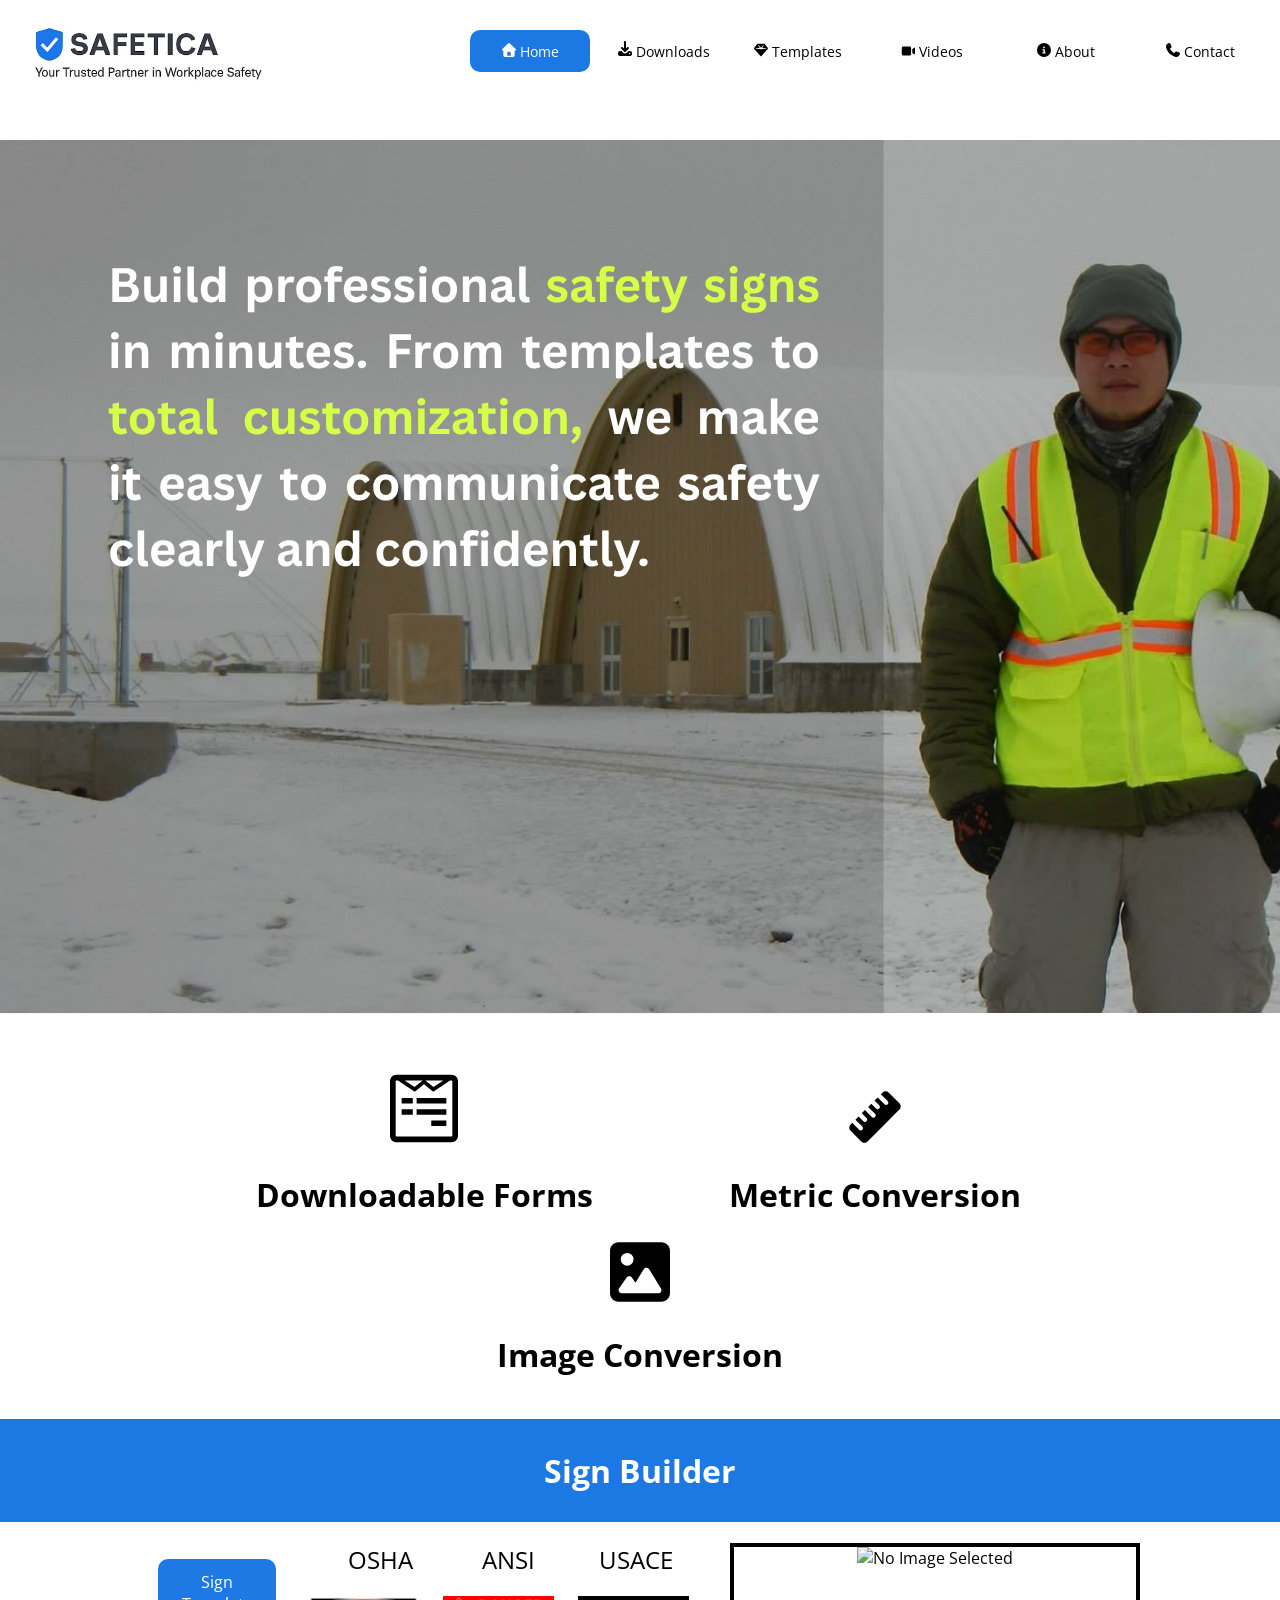
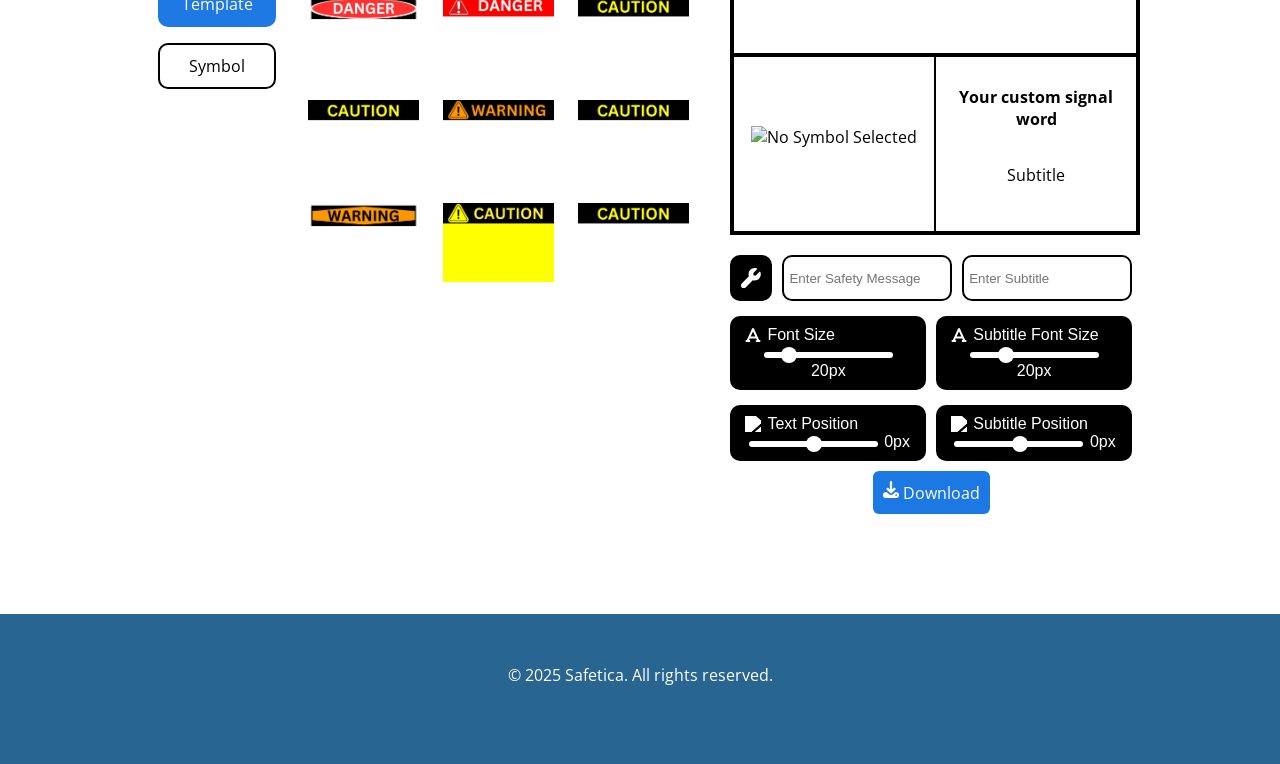
==== index.html @ e64cc91a "Add files via upload" ====
<!DOCTYPE html>
<html lang="en">
<head>
    <meta charset="UTF-8">
    <meta name="viewport" content="width=device-width, initial-scale=1.0">
    <link rel="stylesheet" href="styles.css">
    <script src="index.js"></script>
    <title>Document</title>
</head>
<body>
    <center>
        <div class="navbar">
            <img class="logo" src="assets/logo.png" alt="">
            <div class="navbar_sub">
                <div class="selected">
                    <img src="assets/house-solid.svg" alt="">
                    <a href="index.html">Home</a>
                </div>
                <div class="button_container">
                    <img src="assets/download-solid.svg" alt="">
                    <a href="freedownload.html">Downloads</a>
                </div>
                <div class="button_container">
                    <img src="assets/gem-solid.svg" alt="">
                    <a>Templates</a>
                </div>
                <div class="button_container">
                    <img src="assets/video-solid.svg" alt="">
                    <a>Videos</a>
                </div>
                <div class="button_container">
                    <img src="assets/circle-info-solid.svg" alt="">
                    <a href="about.html" >About</a>
                </div>
                <div class="button_container">
                    <img src="assets/phone-solid.svg" alt="">
                    <a>Contact</a>
                </div>
            </div>
        </div>
        <div class="cover">
            <img src="assets/cover.png" alt="">
            <div class="cover_icons">
                <img src="assets/wpforms-brands-solid.svg" alt="">
                <h1>Downloadable Forms</h1>
            </div>
            <div class="cover_icons">
                <img src="assets/ruler-solid-full.svg" alt="">
                <h1>Metric Conversion</h1>
            </div>
            <div class="cover_icons">
                <img src="assets/image-solid.svg" alt="">
                <h1>Image Conversion</h1>
            </div>
        </div>
        <h1 class="sign_editor_header">Sign Builder</h1>
        <div class="editor">
            <div class="left_column">
                <div class="selector_panel">
                    <div class="left_selector_panel">
                        <p class="selector_button selected" data-category="sign_template">Sign Template</p>
                        <p class="selector_button" data-category="symbol">Symbol</p>
                    </div>
                    <div class="right_selector_panel">
                        <div class="image_panel" data-category="sign_template">
                                <div class="category_row">
                                <p class="selector_header">OSHA</p>
                                <p class="selector_header">ANSI</p>
                                <p class="selector_header">USACE</p>
                            </div>
                            <img class="category_selector" onclick="setPictogram(this)" data-category="osha" src="icons/danger_osha.jfif" alt="">
                            <img class="category_selector" onclick="setPictogram(this)" data-category="ansi_usace" src="icons/danger_ansi.jfif" alt="">
                            <img class="category_selector" onclick="setPictogram(this)" data-category="ansi_usace" src="icons/caution.jfif" alt="">
                            <img class="category_selector" onclick="setPictogram(this)" data-category="osha" src="icons/caution.jfif" alt="">
                            <img class="category_selector" onclick="setPictogram(this)" data-category="ansi_usace" src="icons/warning_ansi.jfif" alt="">
                            <img class="category_selector" onclick="setPictogram(this)" data-category="ansi_usace" src="icons/caution.jfif" alt="">
                            <img class="category_selector" onclick="setPictogram(this)" data-category="osha" src="icons/warning_osha.jfif" alt="">
                            <img class="category_selector" onclick="setPictogram(this)" data-category="ansi_usace" src="icons/caution_ansi.jfif" alt="">
                            <img class="category_selector" onclick="setPictogram(this)" data-category="ansi_usace" src="icons/caution.jfif" alt="">
                        </div>
                        <div class="image_panel" data-category="symbol">
                            <div class="category_row">
                                <p class="selector_header">You can only use symbols on ANSI & USACE Signs</p>
                            </div>
                            <img onclick="setSymbol(this)" src="icons/Symbols/flame and circle.jfif" alt="">
                            <img onclick="setSymbol(this)" src="icons/Symbols/flame.jfif" alt="">    
                            <img onclick="setSymbol(this)" src="icons/Symbols/exploding_bomb.jfif" alt="">
                            <img onclick="setSymbol(this)" src="icons/Symbols/exclamation_mark.jfif" alt="">
                            <img onclick="setSymbol(this)" src="icons/Symbols/environment.jfif" alt="">
                            <img onclick="setSymbol(this)" src="icons/Symbols/corrosion.jfif" alt="">
                            <img onclick="setSymbol(this)" src="icons/Symbols/skull and crossbone.jfif" alt="">
                            <img onclick="setSymbol(this)" src="icons/Symbols/health hazard.jfif" alt="">
                            <img onclick="setSymbol(this)" src="icons/Symbols/gas cylinder.jfif" alt="">
                        </div>
                    </div>
                </div>
            </div>
            <div class="right_column">
                <div id="sign">
                    <img id="editorPictogram" src="" alt="No Image Selected" />
                    <div class="editor_type">
                        <div class="ansi_editor">
                            <div class="symbol_side">
                                <img id="ansi_symbol" src="" alt="No Symbol Selected">
                            </div>
                            
                            <div class="ansi-vertical-line"></div>
                            
                            <div class="text_side">
                                <p class="signTextSubtitle">Subtitle</p>
                                <p class="signText">Your custom signal word</p>
                            </div>
                        </div>
                    </div>
                    <div class="editor_type">
                        <div class="osha_editor">
                            <p class="signText">Your custom signal word</p>
                        </div>
                    </div>
                </div>

                <div style="display: flex; gap: 10px;">
                    <div id="edit_button" onclick="show_editor()">
                        <img src="assets/wrench-solid.svg" alt="">
                    </div>
                    <input type="text" id="inputText" placeholder="Enter Safety Message" />
                    <input type="text" id="inputTextSubtitle" placeholder="Enter Subtitle" />
                </div>
                
                <div class="editor_control">
                    <div style="display: flex; gap: 10px;">
                        <!-- Font Size Control -->
                        <div class="font-size-control">
                            <label for="fontSizeSlider">
                                <img src="assets/font-solid.svg" alt="Font Size Icon" class="icon" />
                                Font Size
                            </label>
                            <input type="range" id="fontSizeSlider" min="12" max="64" value="20" step="1" />
                            <span id="fontSizeValue">20px</span>
                        </div>

                        <!-- Subtitle Font Size Control -->
                        <div class="font-size-control">
                            <label for="subFontSizeSlider">
                                <img src="assets/font-solid.svg" alt="Font Size Icon" class="icon" />
                                Subtitle Font Size
                            </label>
                            <input type="range" id="subFontSizeSlider" min="12" max="44" value="20" step="1" />
                            <span id="subFontSizeValue">20px</span>
                        </div>
                    </div>

                    <div style="display: flex; gap: 10px;">
                        <!-- Text Position Control -->
                        <div class="font-size-control">
                            <label for="textPositionSlider">
                                <img src="assets/arrows-up-down.svg" alt="Text Position Icon" class="icon" />
                                Text Position
                            </label>
                            <input type="range" id="textPositionSlider" min="-140" max="135" value="0" step="1" />
                            <span id="textPositionValue">0px</span>
                        </div>

                        <!--Subtitle Text Position Control -->                    
                        <div class="font-size-control">
                            <label for="subTextPositionSlider">
                                <img src="assets/arrows-up-down.svg" alt="Text Position Icon" class="icon" />
                                Subtitle Position
                            </label>
                            <input type="range" id="subTextPositionSlider" min="-140" max="135" value="0" step="1" />
                            <span id="subTextPositionValue">0px</span>
                        </div>
                    </div>
                </div>

                <div class="download_button">
                    <img class="download_icon" src="assets/download-solid.svg" alt="">
                    <span class="button_text" onclick="downloadSign()">Download</span>
                </div>
            </div>
        </div>

        <div class="footer">
            <p>© 2025 Safetica. All rights reserved.</p>
        </div>
   </center>
</body>
<script src="https://cdnjs.cloudflare.com/ajax/libs/html2canvas/1.4.1/html2canvas.min.js"></script>
<script src="https://cdnjs.cloudflare.com/ajax/libs/jspdf/2.5.1/jspdf.umd.min.js"></script>
<script src="custom.js"></script>

</html>
---- styles.css ----
@font-face {
    font-family: standard;
    src: url(assets/Open_Sans/OpenSans-VariableFont_wdth\,wght.ttf);
}

body {
  background-color: white;
  font-family: standard;
  user-select: none;
  margin: 0px;
  padding: 0px;
}

.cover {
  background-position: center;
  width: 100%;
  margin: 0;
  padding: 0;
}

.cover_icons {
  display: inline-block;
  margin-left: 5%;
  margin-right: 5%;
}

.cover_icons img {
  width: 20%;
}

.navbar {
  background-color: white;
  height: 140px;
}

.logo {
  width: 20%;
  margin-left: 20px;
  margin-top: 20px;
  float: left;
}

.navbar_sub {
  margin-top: 30px;
  float: right;
  margin-right: 10px;
}

.button_container,
.selected {
  display: inline-block;
  margin-right: 10px;
  width: 100px;
  padding: 10px;
  border-radius: 10px;
}

.button_container a,
.selected a {
  text-decoration: none;
  font-size: 14px;
}

.button_container a {
  color: black;
}

.selected a {
  color: white;
}

.button_container img,
.selected img {
  width: 14px;
  filter: invert(1);
  display: inline-block;
}

.selected {
  background-color: #1c78e3;
  color: white;
}

.selected img {
  filter: invert(0);
}

.button_container:hover,
.button_container:hover a {
  background-color: #1c78e3;
  color: white;
}

.button_container:hover img {
  filter: invert(0);
}

.download_icon {
  width: 16px;
}

.download_button {
  width: fit-content;
  align-items: center;
  background-color: #1c78e3;
  color: white;
  padding: 10px;
  border-radius: 6px;
  gap: 4px;
  margin-top: 10px;
}


.download_button:hover .button_text {
  max-width: 100px;
  opacity: 1;
}

.download_button i {
  font-size: 1.2em;
}

.footer {
  margin-top: 100px;
  height: 150px;
  width: 100%;
  background-color: #296591;
}

.footer p {
  padding-top: 50px;
  color: white;
}

.editor {
  display: flex;
  margin-left: auto;
  margin-right: auto;
  width: 80%;
  justify-content: center;
}

.right_column {
  width: 40%;
  margin-right: 20px;
}

.left_column {
  width: 60%;
}

.right_column h1 {
  font-weight: normal;
}

.selector_panel {
  display: flex;
  gap: 10px;
}

.right_selector_panel {
  width: 75%;
}

.left_selector_panel {
  margin-left: 30px;
  width: 20%;
}

.selector_button {
  padding: 10px;
  border: 2px solid black;
  box-sizing: border-box;
  width: 100%;
  margin-bottom: 0px;
  border-radius: 10px;
  transition: background-color 0.3s ease;
  font-size: 100%;
}

.selector_button:hover {
  background-color: #1f79e4;
  color: white;  
  border: 2px solid #1f79e4;
}

.selector_button.selected {
  border: 2px solid #1f79e4;
  background-color: #1f79e4;
  color: white;
}

.image_panel {
  overflow-y: scroll;
  scrollbar-width: none;
}

.category_row {
  font-size: 1.5rem;
  display: flex;
  justify-content: space-between;
  padding: 0 40px;
  gap: 20px;
}

.category_row p {
  flex: 1;
  text-align: center; 
  margin: 0;
}

.image_panel img {
  width: 25%;
  display: inline-block;
  margin-top: 20px;
  margin-right: 20px;
  transition: transform 0.3s ease;
}

.image_panel img:hover {
  transform: scale(1.1); /* Increase size by 10% */
}

.sign_editor_header {
  padding: 30px;
  color: white;
  background-color: #1c78e3;
  font-weight: bold;
}

#inputText {
  border: 2px solid black;
  border-radius: 10px;
  width: 100%;
  height: 32px;
  padding: 5px;
  display: inline-block;
}

#inputTextSubtitle {
  border: 2px solid black;
  border-radius: 10px;
  width: 100%;
  height: 32px;
  padding: 5px;
  display: inline-block;
}

#edit_button,
#add_subtitle {
  display: flex;
  align-items: center; 
  justify-content: center; 
  background-color: black;
  border-radius: 10px;
}

#edit_button img,
#add_subtitle img {
  width: 22px;
  margin: 0;
  padding: 10px;
}

#sign {
  position: relative;
  background-color: white;
  border: 4px solid black;
  align-items: center;
  margin-bottom: 20px;
  aspect-ratio: 420 / 297;
  width: 100%;
  max-width: 1123px;
  overflow: hidden;
  max-width: 740px;
}

#editorPictogram {
  width: 100%;
  object-fit: cover;
}

.osha_editor {
  position: absolute;
  top: 0;
  left: 0;
  width: 100%;
  margin-left: 10px;
  height: 100%;            
  display: flex;
  align-items: center;     
}

.ansi_editor,
.osha_editor {
  display: none;
}

.ansi_editor {
  position: absolute;
  top: 11%;
  width: 100%;
  height: 100%;
  margin-top: 75px;
  display: flex;
  align-items: center;
}

.symbol_side, .text_side {
  width: 50%;
  height: 100%;
  display: flex;
  background-color: white;
  align-items: center;
  justify-content: center;
  box-sizing: border-box;
  padding: 5px;
  overflow: hidden;
  border-top: 4px solid black;
}

.text_side {
  flex-direction: column;
}

.ansi-vertical-line {
  width: 2px;
  height: 100%;
  background-color: black;
  flex-shrink: 0;      
}

#ansi_symbol {
  max-width: 100%;
  max-height: 100%;
  object-fit: contain;
  margin-top: -120px;
}

.signText {
  font-weight: bold;
  white-space: normal;
  word-wrap: break-word;
  overflow-wrap: break-word;
  max-width: 100%;
  text-align: center;
  margin: 0;
  margin-top: -100px;
  margin-left: auto;
  margin-right: auto;
  display: block;
}

.signTextSubtitle {
  white-space: normal;
  word-wrap: break-word;
  overflow-wrap: break-word;
  max-width: 100%;
  text-align: center;
  margin: 0;
  margin-top: -100px;
  margin-left: auto;
  margin-right: auto;
  display: block;
}

.font-size-control {
  background-color: black;
  color: white;
  padding: 10px 15px;
  border-radius: 10px;
  display: none;
  align-items: center;
  gap: 10px;
  font-family: sans-serif;
  display: block;
  margin-top: 15px;
  width: 100%;
}

.font-size-control label {
  display: flex;
  align-items: center;
  gap: 6px;
  color: white;
}

.font-size-control .icon {
  width: 16px;
  height: 16px;
  filter: brightness(0) invert(1);
}

#fontSizeSlider,
#textPositionSlider {
  -webkit-appearance: none;
  appearance: none;
  height: 6px;
  background: white;
  border-radius: 3px;
  outline: none;
  cursor: pointer;
}

#subFontSizeSlider,
#subTextPositionSlider {
  -webkit-appearance: none;
  appearance: none;
  height: 6px;
  background: white;
  border-radius: 3px;
  outline: none;
  cursor: pointer;
}

#fontSizeSlider::-webkit-slider-thumb,
#textPositionSlider::-webkit-slider-thumb {
  -webkit-appearance: none;
  height: 16px;
  width: 16px;
  border-radius: 50%;
  background: white;
  cursor: pointer;
}

#subFontSizeSlider::-webkit-slider-thumb,
#subTextPositionSlider::-webkit-slider-thumb {
  -webkit-appearance: none;
  height: 16px;
  width: 16px;
  border-radius: 50%;
  background: white;
  cursor: pointer;
}

#fontSizeSlider::-moz-range-thumb
#textPositionSlider::-moz-range-thumb {
  height: 16px;
  width: 16px;
  border-radius: 50%;
  background: white;
  cursor: pointer;
}

#subFontSizeSlider::-moz-range-thumb
#subTextPositionSlider::-moz-range-thumb {
  height: 16px;
  width: 16px;
  border-radius: 50%;
  background: white;
  cursor: pointer;
}
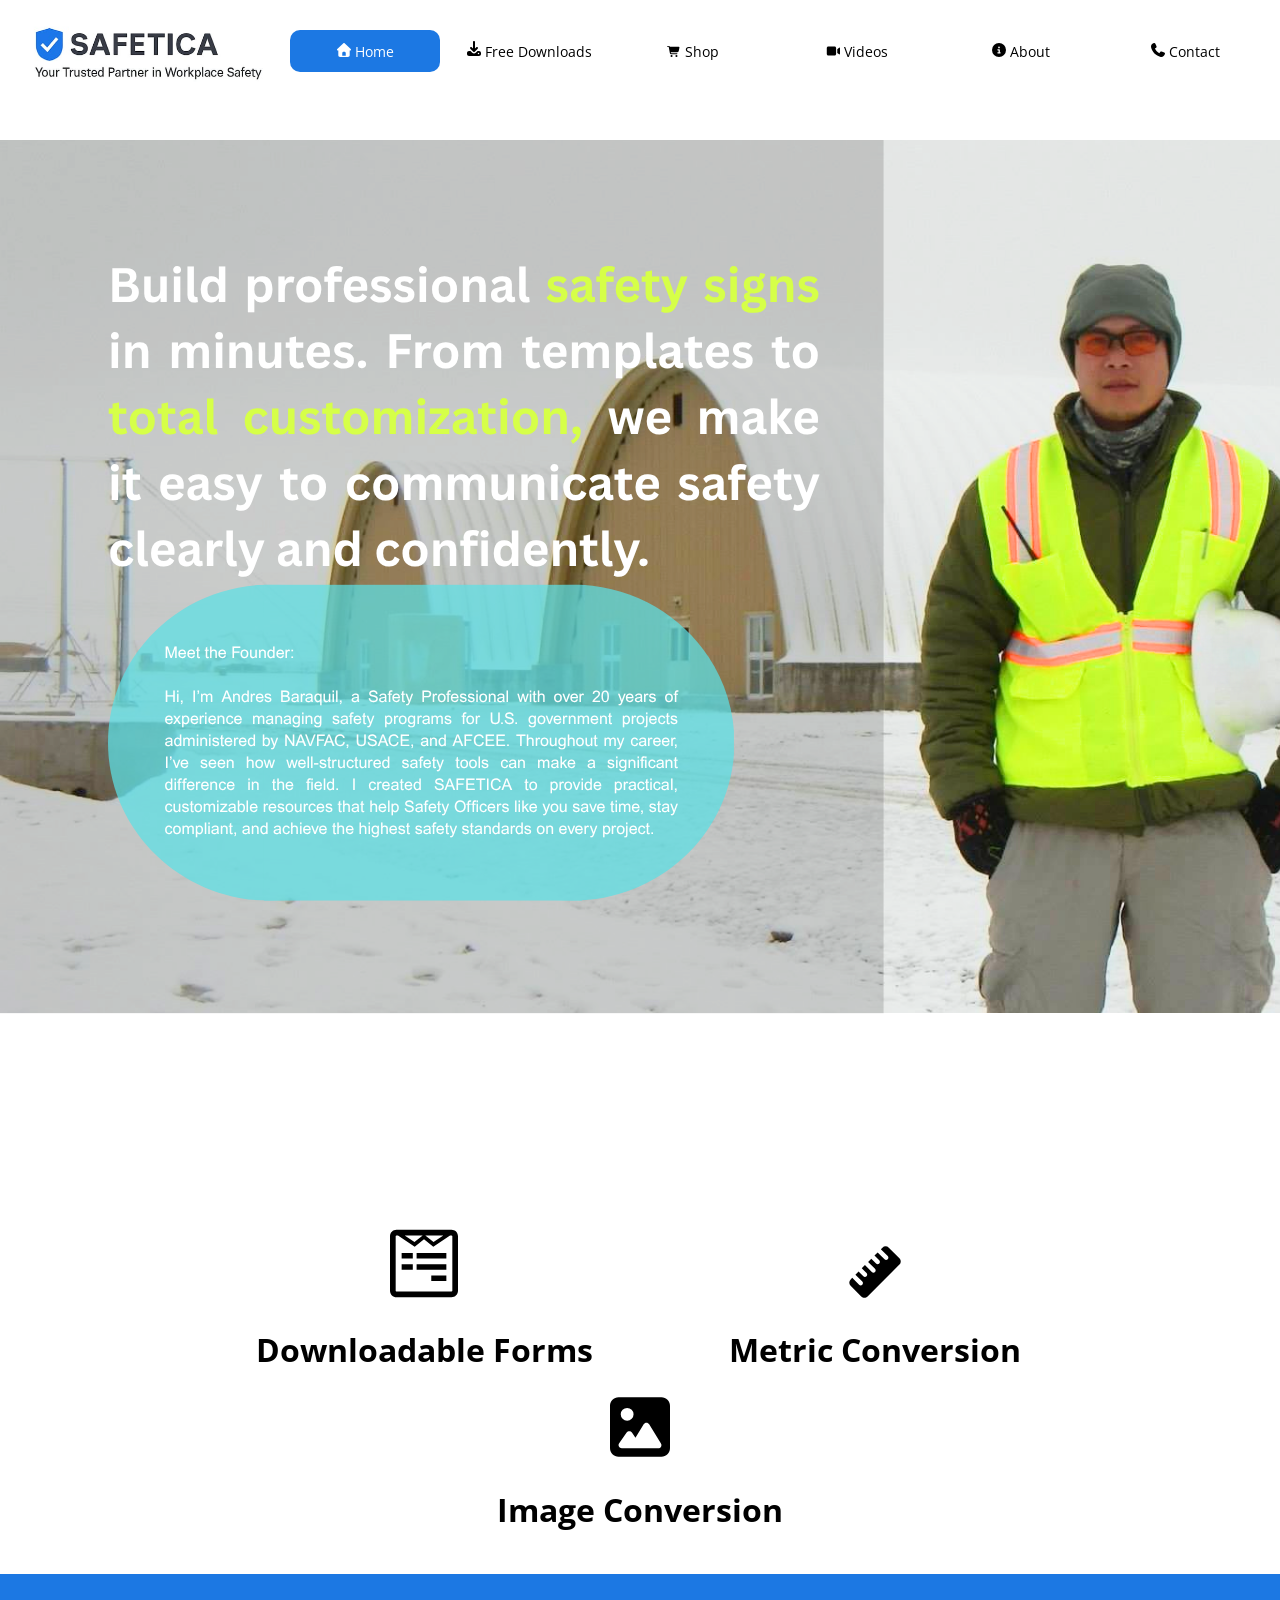
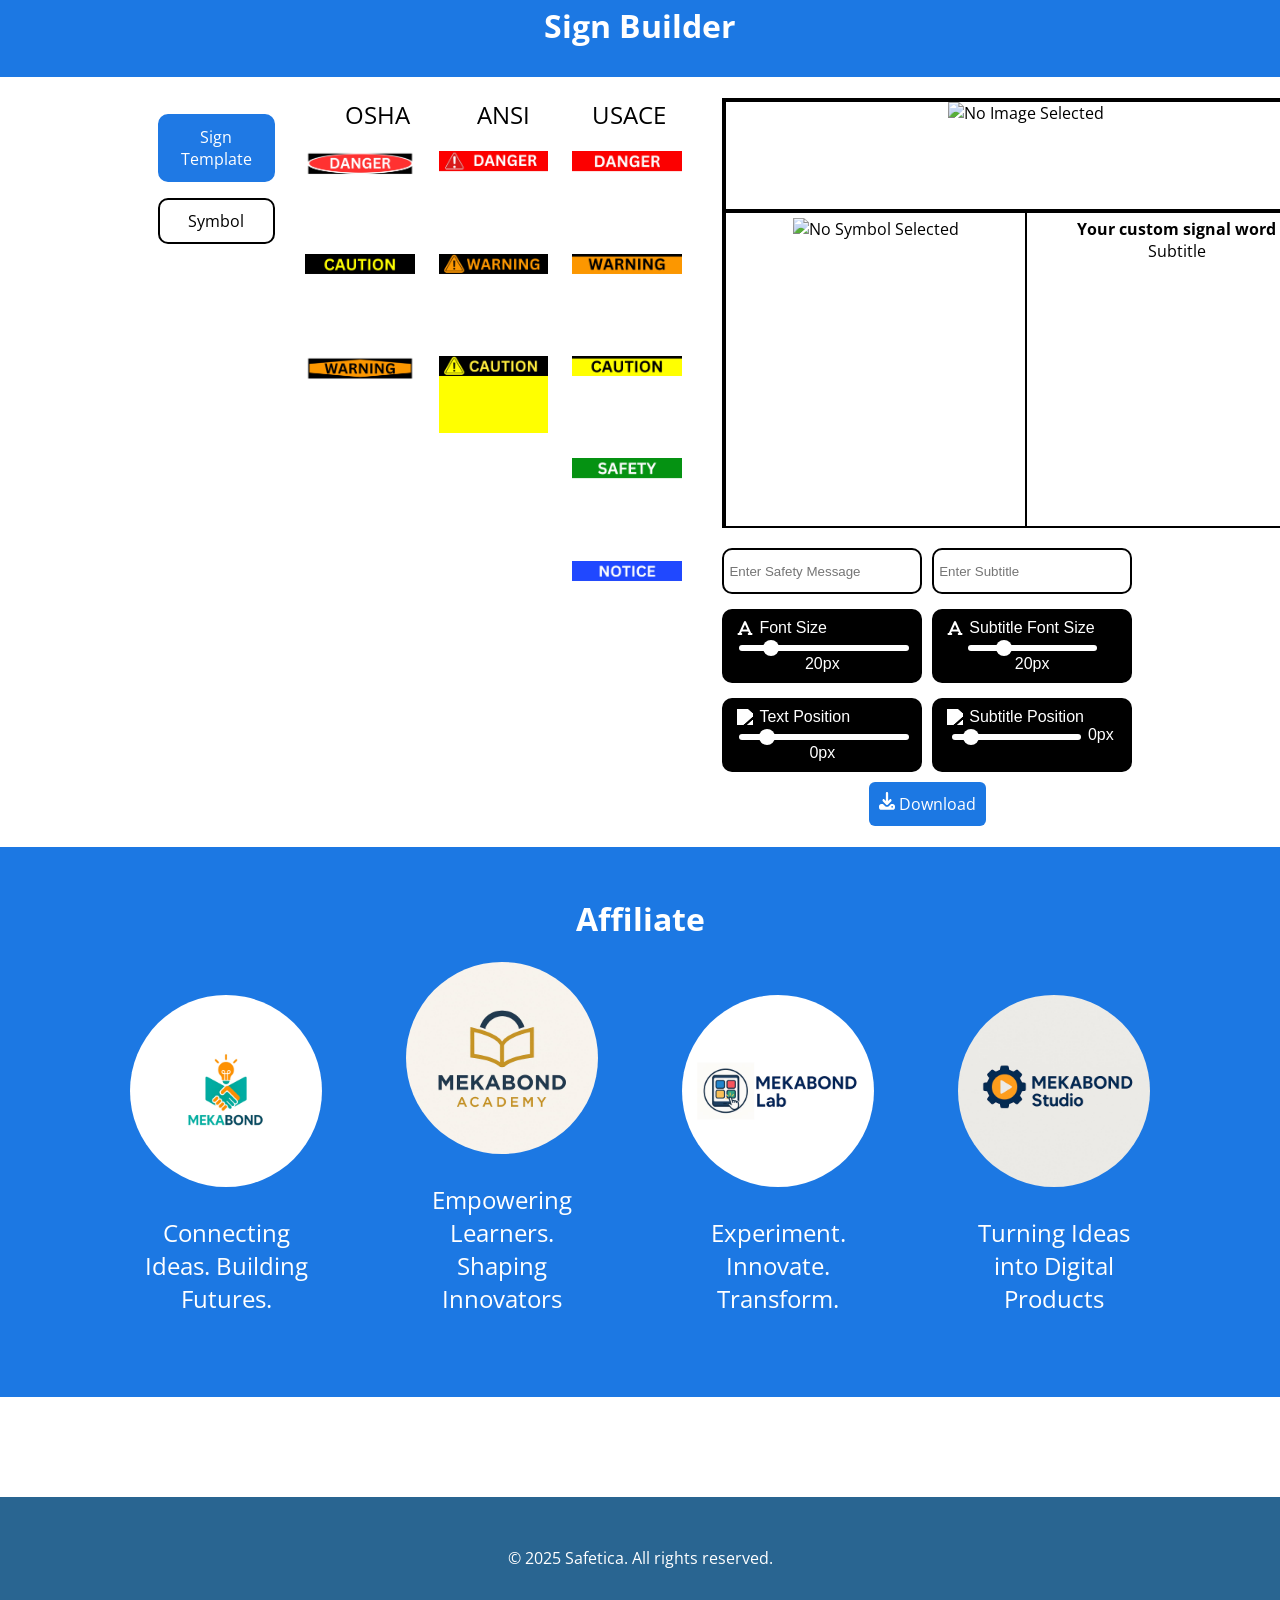
==== commit e74325f4: "Add files via upload" ====
--- a/index.html
+++ b/index.html
@@ -5,7 +5,7 @@
     <meta name="viewport" content="width=device-width, initial-scale=1.0">
     <link rel="stylesheet" href="styles.css">
     <script src="index.js"></script>
-    <title>Document</title>
+    <title>Safetica</title>
 </head>
 <body>
     <center>
@@ -18,11 +18,11 @@
                 </div>
                 <div class="button_container">
                     <img src="assets/download-solid.svg" alt="">
-                    <a href="freedownload.html">Downloads</a>
-                </div>
-                <div class="button_container">
-                    <img src="assets/gem-solid.svg" alt="">
-                    <a>Templates</a>
+                    <a href="freedownload.html">Free Downloads</a>
+                </div>
+                <div class="button_container">
+                    <img src="assets/cart-shopping-solid.svg" alt="">
+                    <a>Shop</a>
                 </div>
                 <div class="button_container">
                     <img src="assets/video-solid.svg" alt="">
@@ -54,6 +54,15 @@
             </div>
         </div>
         <h1 class="sign_editor_header">Sign Builder</h1>
+        </div>
+        
+        <div id="popup_download">
+            <h1>Hello World</h1>
+            <p>Your download has started.</p>
+            <p>💖 Enjoying our work? If you'd like to support us, please consider making a donation.</p>
+            <p>We’d also love your feedback—take a quick survey to help us improve!</p>
+        </div>
+
         <div class="editor">
             <div class="left_column">
                 <div class="selector_panel">
@@ -70,13 +79,19 @@
                             </div>
                             <img class="category_selector" onclick="setPictogram(this)" data-category="osha" src="icons/danger_osha.jfif" alt="">
                             <img class="category_selector" onclick="setPictogram(this)" data-category="ansi_usace" src="icons/danger_ansi.jfif" alt="">
-                            <img class="category_selector" onclick="setPictogram(this)" data-category="ansi_usace" src="icons/caution.jfif" alt="">
+                            <img class="category_selector" onclick="setPictogram(this)" data-category="ansi_usace" src="icons/danger_usace.jfif" alt="">
                             <img class="category_selector" onclick="setPictogram(this)" data-category="osha" src="icons/caution.jfif" alt="">
                             <img class="category_selector" onclick="setPictogram(this)" data-category="ansi_usace" src="icons/warning_ansi.jfif" alt="">
-                            <img class="category_selector" onclick="setPictogram(this)" data-category="ansi_usace" src="icons/caution.jfif" alt="">
+                            <img class="category_selector" onclick="setPictogram(this)" data-category="ansi_usace" src="icons/warning_usace.jfif" alt="">
                             <img class="category_selector" onclick="setPictogram(this)" data-category="osha" src="icons/warning_osha.jfif" alt="">
                             <img class="category_selector" onclick="setPictogram(this)" data-category="ansi_usace" src="icons/caution_ansi.jfif" alt="">
-                            <img class="category_selector" onclick="setPictogram(this)" data-category="ansi_usace" src="icons/caution.jfif" alt="">
+                            <img class="category_selector" onclick="setPictogram(this)" data-category="ansi_usace" src="icons/caution_usace.jfif" alt="">
+                            <img src="" alt="">
+                            <img src="" alt="">
+                            <img class="category_selector" onclick="setPictogram(this)" data-category="osha" src="icons/safety.jfif" alt="">
+                            <img src="" alt="">
+                            <img src="" alt="">
+                            <img class="category_selector" onclick="setPictogram(this)" data-category="osha" src="icons/notice.jfif" alt="">
                         </div>
                         <div class="image_panel" data-category="symbol">
                             <div class="category_row">
@@ -107,22 +122,23 @@
                             <div class="ansi-vertical-line"></div>
                             
                             <div class="text_side">
-                                <p class="signTextSubtitle">Subtitle</p>
                                 <p class="signText">Your custom signal word</p>
+                                <p class="signTextSubtitle">Subtitle</p>    
                             </div>
                         </div>
                     </div>
                     <div class="editor_type">
                         <div class="osha_editor">
-                            <p class="signText">Your custom signal word</p>
+                            <div class="no_display"></div>
+                            <div class="osha_text_side">
+                                <p class="signText">Your custom signal word</p>
+                                <p class="signTextSubtitle">Subtitle</p>
+                            </div>
                         </div>
                     </div>
                 </div>
 
                 <div style="display: flex; gap: 10px;">
-                    <div id="edit_button" onclick="show_editor()">
-                        <img src="assets/wrench-solid.svg" alt="">
-                    </div>
                     <input type="text" id="inputText" placeholder="Enter Safety Message" />
                     <input type="text" id="inputTextSubtitle" placeholder="Enter Subtitle" />
                 </div>
@@ -157,7 +173,7 @@
                                 <img src="assets/arrows-up-down.svg" alt="Text Position Icon" class="icon" />
                                 Text Position
                             </label>
-                            <input type="range" id="textPositionSlider" min="-140" max="135" value="0" step="1" />
+                            <input type="range" id="textPositionSlider" min="-20" max="135" value="0" step="1" />
                             <span id="textPositionValue">0px</span>
                         </div>
 
@@ -167,7 +183,7 @@
                                 <img src="assets/arrows-up-down.svg" alt="Text Position Icon" class="icon" />
                                 Subtitle Position
                             </label>
-                            <input type="range" id="subTextPositionSlider" min="-140" max="135" value="0" step="1" />
+                            <input type="range" id="subTextPositionSlider" min="-20" max="200" value="0" step="1" />
                             <span id="subTextPositionValue">0px</span>
                         </div>
                     </div>
@@ -177,6 +193,26 @@
                     <img class="download_icon" src="assets/download-solid.svg" alt="">
                     <span class="button_text" onclick="downloadSign()">Download</span>
                 </div>
+            </div>
+        </div>
+
+        <div class="affiliate_section">
+            <h1>Affiliate</h1>
+            <div class="affiliate_icons">
+                <img src="affiliate/mekabond.jfif" alt="">
+                <p>Connecting Ideas. Building Futures.</p>  
+            </div>
+            <div class="affiliate_icons">
+                <img src="affiliate/mekabond_academy.jfif" alt="">    
+                <p>Empowering Learners. Shaping Innovators</p>
+            </div>
+            <div class="affiliate_icons">
+                <img src="affiliate/mekabond_lab.jfif" alt="">    
+                <p>Experiment. Innovate. Transform.</p>
+            </div>
+            <div class="affiliate_icons">
+                <img src="affiliate/mekabond_studio.jfif" alt="">    
+                <p>Turning Ideas into Digital Products</p>
             </div>
         </div>
 
--- a/styles.css
+++ b/styles.css
@@ -9,6 +9,7 @@
   user-select: none;
   margin: 0px;
   padding: 0px;
+  width: 100%;
 }
 
 .cover {
@@ -50,7 +51,7 @@
 .selected {
   display: inline-block;
   margin-right: 10px;
-  width: 100px;
+  width: 130px;
   padding: 10px;
   border-radius: 10px;
 }
@@ -234,7 +235,7 @@
   width: 100%;
   height: 32px;
   padding: 5px;
-  display: inline-block;
+  display:inline-block
 }
 
 #inputTextSubtitle {
@@ -243,7 +244,7 @@
   width: 100%;
   height: 32px;
   padding: 5px;
-  display: inline-block;
+  display:inline-block;
 }
 
 #edit_button,
@@ -265,11 +266,14 @@
 #sign {
   position: relative;
   background-color: white;
-  border: 4px solid black;
+  border-left: 4px solid black;
+  border-right: 4px solid black;
+  border-bottom: 2px solid black;
+  border-top: 4px solid black;
   align-items: center;
   margin-bottom: 20px;
   aspect-ratio: 420 / 297;
-  width: 100%;
+  width: 600px;
   max-width: 1123px;
   overflow: hidden;
   max-width: 740px;
@@ -282,13 +286,18 @@
 
 .osha_editor {
   position: absolute;
-  top: 0;
-  left: 0;
-  width: 100%;
-  margin-left: 10px;
-  height: 100%;            
-  display: flex;
-  align-items: center;     
+  top: 11%;
+  width: 100%;
+  height: 100%;
+  display: flex;
+  margin-top: 75px;
+  align-items: center;
+  justify-content: center;
+}
+
+.osha_text_side {
+  width: 90%;
+  height: 354px;
 }
 
 .ansi_editor,
@@ -306,11 +315,10 @@
   align-items: center;
 }
 
-.symbol_side, .text_side {
+.symbol_side,
+.text_side {
   width: 50%;
-  height: 100%;
-  display: flex;
-  background-color: white;
+  height: 454px;
   align-items: center;
   justify-content: center;
   box-sizing: border-box;
@@ -325,7 +333,7 @@
 
 .ansi-vertical-line {
   width: 2px;
-  height: 100%;
+  height: 454px;
   background-color: black;
   flex-shrink: 0;      
 }
@@ -334,7 +342,6 @@
   max-width: 100%;
   max-height: 100%;
   object-fit: contain;
-  margin-top: -120px;
 }
 
 .signText {
@@ -345,7 +352,6 @@
   max-width: 100%;
   text-align: center;
   margin: 0;
-  margin-top: -100px;
   margin-left: auto;
   margin-right: auto;
   display: block;
@@ -358,7 +364,6 @@
   max-width: 100%;
   text-align: center;
   margin: 0;
-  margin-top: -100px;
   margin-left: auto;
   margin-right: auto;
   display: block;
@@ -400,6 +405,7 @@
   border-radius: 3px;
   outline: none;
   cursor: pointer;
+  width: 100%;
 }
 
 #subFontSizeSlider,
@@ -450,3 +456,49 @@
   background: white;
   cursor: pointer;
 }
+
+.affiliate_section {
+  height: 550px;
+  width: 100%;
+  background-color: #1c78e3;
+}
+
+.affiliate_section h1 {
+  color: white;
+  padding-top: 50px;
+}
+
+.affiliate_icons {
+  display: inline-block;
+  margin-right: 40px;
+  margin-left: 40px;
+  padding: 0;
+  width: 15%;
+}
+
+.affiliate_icons p {
+  color: white;
+  font-size: 1.5rem;
+}
+
+.affiliate_section img {
+  border-radius: 50%;
+  width: 100%;
+}
+
+#popup_download {
+  width: 40%;
+  height: 40%;
+  background-color: #1c78e3;
+  border-radius: 10px;
+  z-index: 1000;
+  position: fixed;
+  display: none;
+  top: 35%;
+  left: 30%;
+  color: white;
+}
+
+.about_content img {
+  width: 90%;
+}
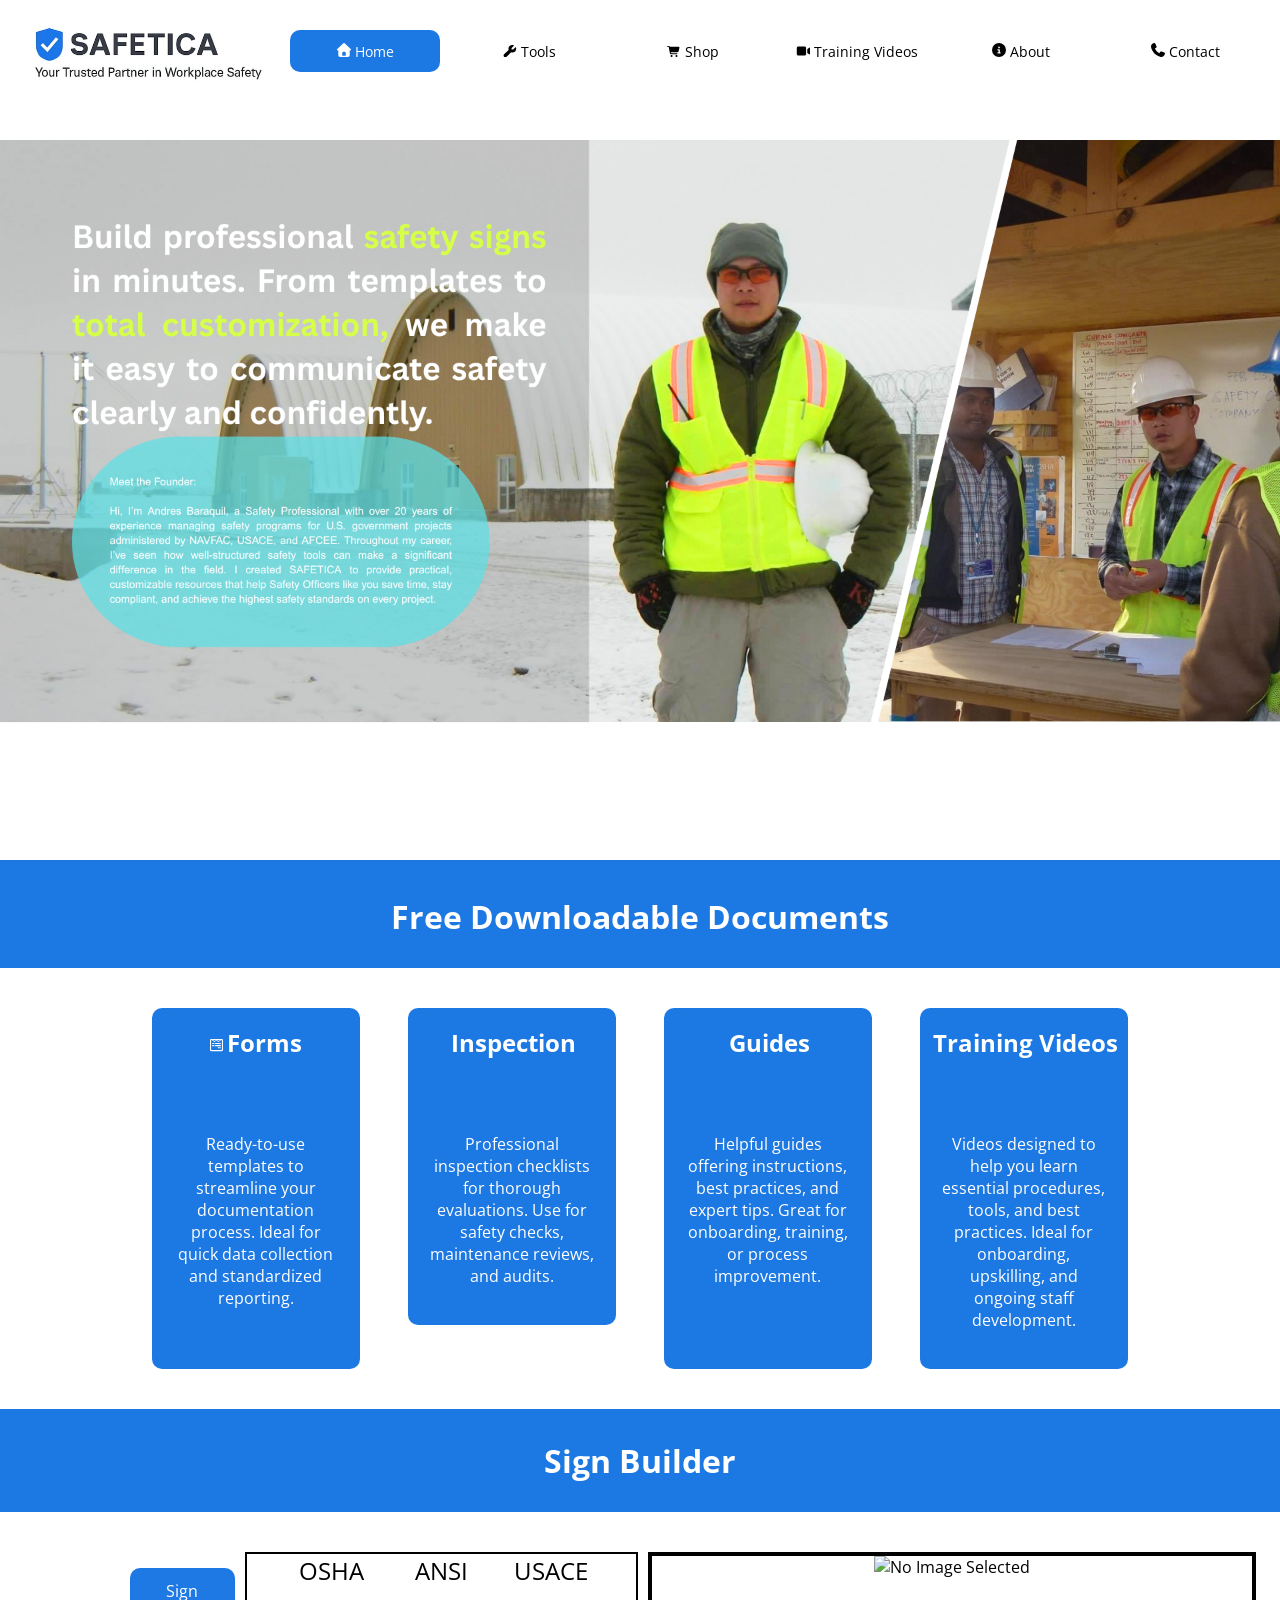
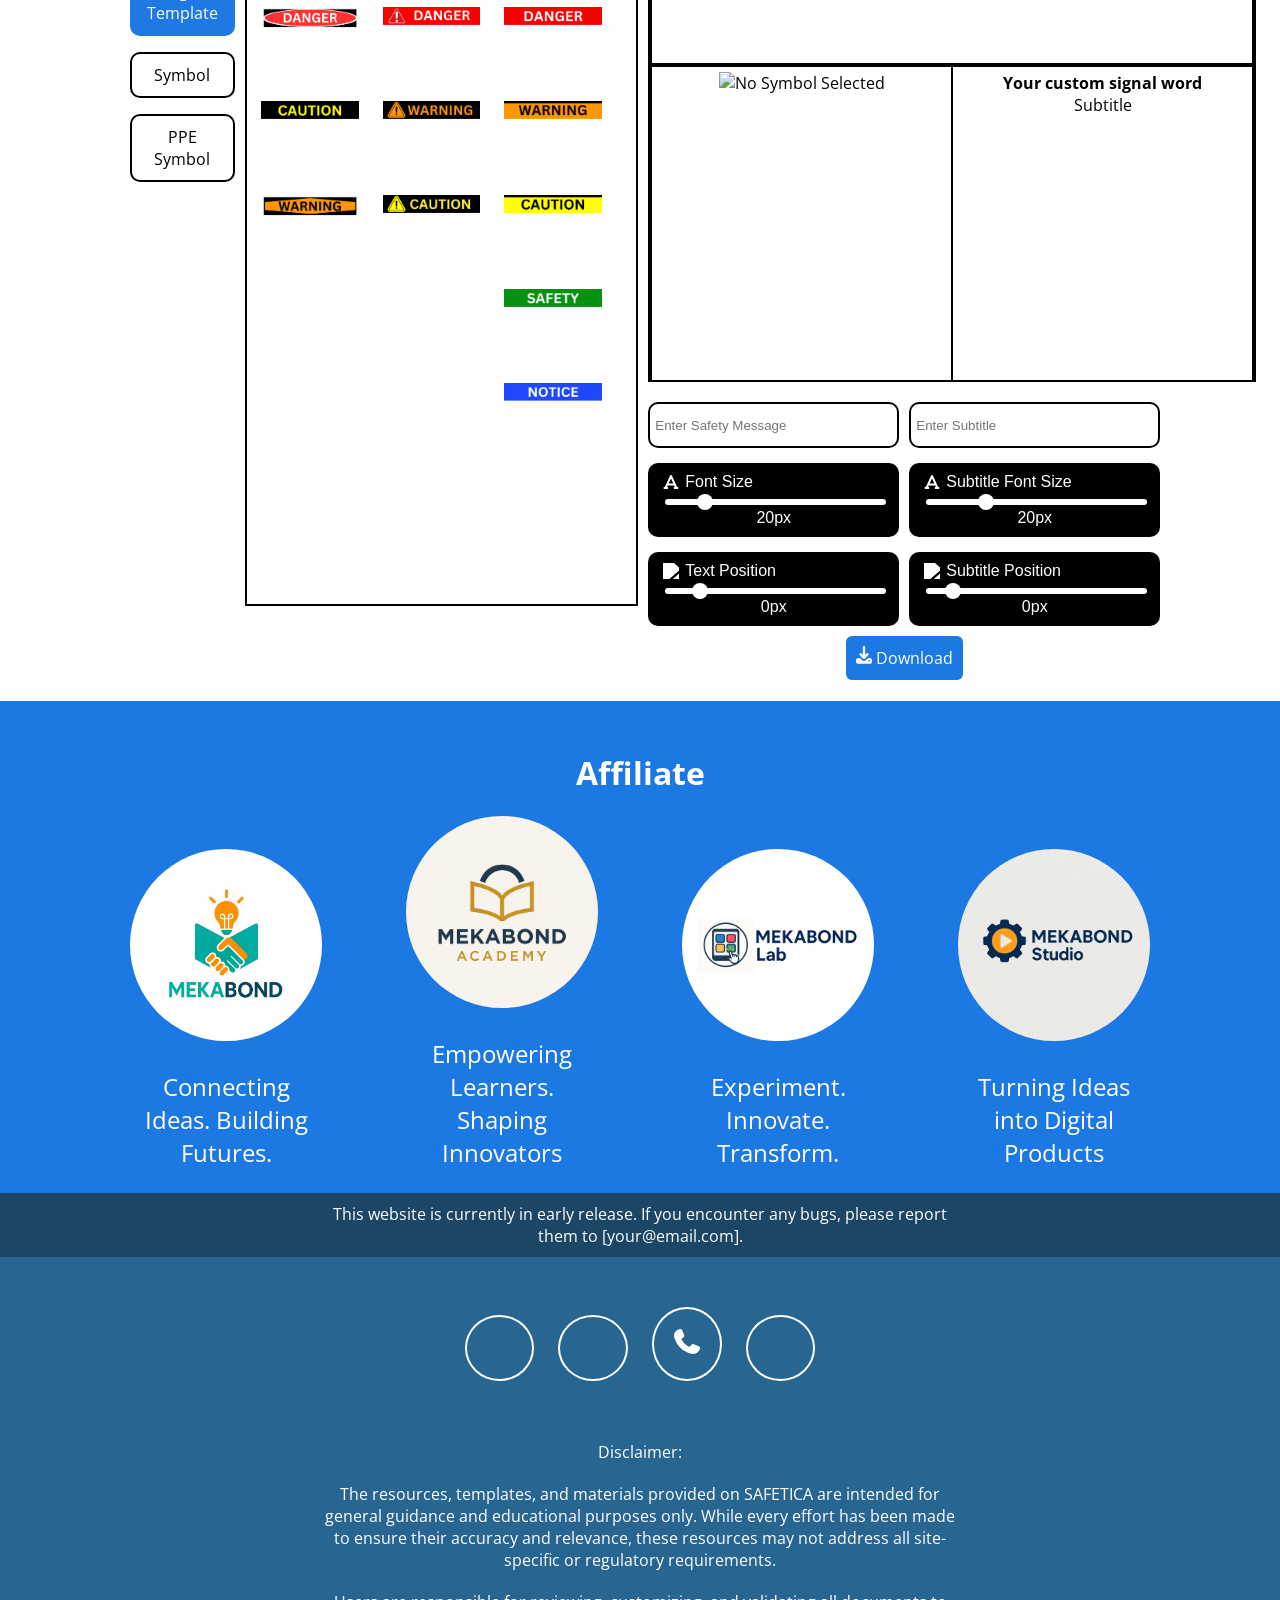
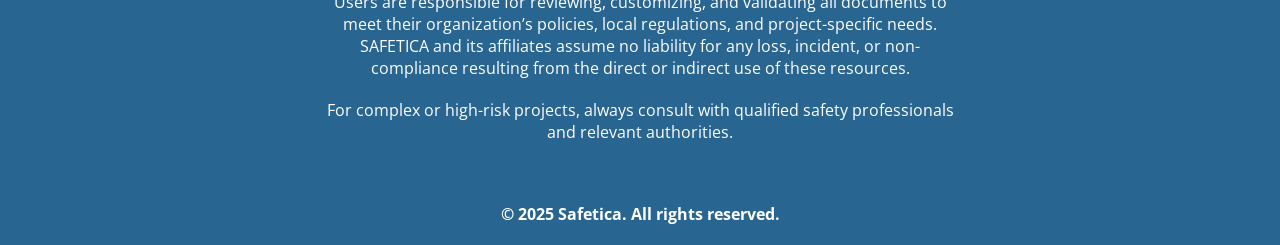
==== commit 4604a34d: "Add files via upload update site" ====
--- a/index.html
+++ b/index.html
@@ -4,6 +4,7 @@
     <meta charset="UTF-8">
     <meta name="viewport" content="width=device-width, initial-scale=1.0">
     <link rel="stylesheet" href="styles.css">
+    <link rel="stylesheet" href="downloads.css">
     <script src="index.js"></script>
     <title>Safetica</title>
 </head>
@@ -17,8 +18,8 @@
                     <a href="index.html">Home</a>
                 </div>
                 <div class="button_container">
-                    <img src="assets/download-solid.svg" alt="">
-                    <a href="freedownload.html">Free Downloads</a>
+                    <img src="assets/wrench-solid.svg" alt="">
+                    <a href="freedownload.html">Tools</a>
                 </div>
                 <div class="button_container">
                     <img src="assets/cart-shopping-solid.svg" alt="">
@@ -26,7 +27,7 @@
                 </div>
                 <div class="button_container">
                     <img src="assets/video-solid.svg" alt="">
-                    <a>Videos</a>
+                    <a>Training Videos</a>
                 </div>
                 <div class="button_container">
                     <img src="assets/circle-info-solid.svg" alt="">
@@ -40,35 +41,69 @@
         </div>
         <div class="cover">
             <img src="assets/cover.png" alt="">
-            <div class="cover_icons">
-                <img src="assets/wpforms-brands-solid.svg" alt="">
-                <h1>Downloadable Forms</h1>
-            </div>
-            <div class="cover_icons">
-                <img src="assets/ruler-solid-full.svg" alt="">
-                <h1>Metric Conversion</h1>
-            </div>
-            <div class="cover_icons">
-                <img src="assets/image-solid.svg" alt="">
-                <h1>Image Conversion</h1>
-            </div>
-        </div>
+        </div>
+        <h1 class="sign_editor_header">Free Downloadable Documents</h1>
+        </div>
+        <div class="main_downloads_cover">
+            <div class="main_downloads_content">
+                <div class="downloadables_cards">
+                    <img class="downloadable_icons" src="assets/wpforms-brands-solid.svg" alt="">
+                    <h1>Forms</h1>
+                    <div class="card_cover">
+                        <img src="assets/construction worker holding a clipboard.jpg" alt="">
+                    </div>
+                    <p>Ready-to-use templates to streamline your documentation process. Ideal for quick data collection and standardized reporting.</p>
+                </div>
+                <a href="inspections.html">
+                    <div class="downloadables_cards">
+                        <img class="downloadable_icons" src="assets/magnifying-glass-solid-full.svg" alt="">
+                        <h1>Inspection</h1>
+                        <div class="card_cover">
+                            <img src="assets/safety officer doing inspection of a construction site (1).jpg" alt="">
+                        </div>
+                        <p>Professional inspection checklists for thorough evaluations. Use for safety checks, maintenance reviews, and audits.</p>
+                    </div>
+                </a>
+                <div class="downloadables_cards">
+                    <img class="downloadable_icons" src="assets/book-solid.svg" alt="">
+                    <h1>Guides</h1>
+                    <div class="card_cover">
+                        <img src="assets/guide_card.png" alt="">
+                    </div>
+                    <p>Helpful guides offering instructions, best practices, and expert tips. Great for onboarding, training, or process improvement.</p>
+                </div>
+                <div class="downloadables_cards">
+                    <img class="downloadable_icons" src="assets/black-video-solid.svg" alt="">
+                    <h1>Training Videos</h1>
+                    <div class="card_cover">
+                        <img src="assets/hazardcard.gif" alt="">
+                    </div>
+                    <p>Videos designed to help you learn essential procedures, tools, and best practices. Ideal for onboarding, upskilling, and ongoing staff development.</p>
+                </div>
+            </div>
+        </div>
+
         <h1 class="sign_editor_header">Sign Builder</h1>
-        </div>
         
         <div id="popup_download">
-            <h1>Hello World</h1>
-            <p>Your download has started.</p>
-            <p>💖 Enjoying our work? If you'd like to support us, please consider making a donation.</p>
-            <p>We’d also love your feedback—take a quick survey to help us improve!</p>
-        </div>
-
+            <h1 class="popup_header">Your download has started.</h1>
+            <p class="popup_paragraph">Thank you for choosing us! 💖💖</p>
+            <p>We’re actively working on improving our website to serve you better.
+                If you have any feedback or suggestions, feel free to message us — we’d love to hear from you!</p>
+            <p>Would you like to support our work? Donations are welcome and greatly appreciated.</p>
+            <p class="popup_buttons">Survey</p>
+            <p class="popup_buttons">Donate</p>
+            <p class="popup_buttons" onclick="close_popup()">Close</p>
+        </div>
+        
         <div class="editor">
+            <div class="editor_spacers"></div>
             <div class="left_column">
                 <div class="selector_panel">
                     <div class="left_selector_panel">
                         <p class="selector_button selected" data-category="sign_template">Sign Template</p>
                         <p class="selector_button" data-category="symbol">Symbol</p>
+                        <p class="selector_button" data-category="PPE_symbol">PPE Symbol</p>
                     </div>
                     <div class="right_selector_panel">
                         <div class="image_panel" data-category="sign_template">
@@ -94,9 +129,6 @@
                             <img class="category_selector" onclick="setPictogram(this)" data-category="osha" src="icons/notice.jfif" alt="">
                         </div>
                         <div class="image_panel" data-category="symbol">
-                            <div class="category_row">
-                                <p class="selector_header">You can only use symbols on ANSI & USACE Signs</p>
-                            </div>
                             <img onclick="setSymbol(this)" src="icons/Symbols/flame and circle.jfif" alt="">
                             <img onclick="setSymbol(this)" src="icons/Symbols/flame.jfif" alt="">    
                             <img onclick="setSymbol(this)" src="icons/Symbols/exploding_bomb.jfif" alt="">
@@ -104,8 +136,29 @@
                             <img onclick="setSymbol(this)" src="icons/Symbols/environment.jfif" alt="">
                             <img onclick="setSymbol(this)" src="icons/Symbols/corrosion.jfif" alt="">
                             <img onclick="setSymbol(this)" src="icons/Symbols/skull and crossbone.jfif" alt="">
-                            <img onclick="setSymbol(this)" src="icons/Symbols/health hazard.jfif" alt="">
-                            <img onclick="setSymbol(this)" src="icons/Symbols/gas cylinder.jfif" alt="">
+                            <img onclick="setSymbol(this)" src="icons/Symbols/health_hazard.jfif" alt="">
+                            <img onclick="setSymbol(this)" src="icons/Symbols/gas_cylinder.jfif" alt="">
+                        </div>
+                        <div class="image_panel" data-category="PPE_symbol">                            
+                            <img onclick="setSymbol(this)" src="icons/Symbols/ppe/boots.jfif" alt="">
+                            <img onclick="setSymbol(this)" src="icons/Symbols/ppe/ear_piece.jfif" alt="">    
+                            <img onclick="setSymbol(this)" src="icons/Symbols/ppe/ear_protection.jfif" alt="">
+                            <img onclick="setSymbol(this)" src="icons/Symbols/ppe/earmuffs.jfif" alt="">
+                            <img onclick="setSymbol(this)" src="icons/Symbols/ppe/facemask.jfif" alt="">
+                            <img onclick="setSymbol(this)" src="icons/Symbols/ppe/full_protection.jfif" alt="">
+                            <img onclick="setSymbol(this)" src="icons/Symbols/ppe/general_ppe.jfif" alt="">
+                            <img onclick="setSymbol(this)" src="icons/Symbols/ppe/general_ppe_1.jfif" alt="">
+                            <img onclick="setSymbol(this)" src="icons/Symbols/ppe/gloves.jfif" alt="">
+                            <img onclick="setSymbol(this)" src="icons/Symbols/ppe/hardhat.jfif" alt="">
+                            <img onclick="setSymbol(this)" src="icons/Symbols/ppe/hardhat_visor.jfif" alt="">
+                            <img onclick="setSymbol(this)" src="icons/Symbols/ppe/harness.jfif" alt="">
+                            <img onclick="setSymbol(this)" src="icons/Symbols/ppe/hazard_mask.jfif" alt="">
+                            <img onclick="setSymbol(this)" src="icons/Symbols/ppe/hazmat.jfif" alt="">
+                            <img onclick="setSymbol(this)" src="icons/Symbols/ppe/mask.jfif" alt="">
+                            <img onclick="setSymbol(this)" src="icons/Symbols/ppe/sharp_protection.jfif" alt="">
+                            <img onclick="setSymbol(this)" src="icons/Symbols/ppe/suit.jfif" alt="">
+                            <img onclick="setSymbol(this)" src="icons/Symbols/ppe/vest.jfif" alt="">
+                            <img onclick="setSymbol(this)" src="icons/Symbols/ppe/visor.jfif" alt="">
                         </div>
                     </div>
                 </div>
@@ -138,13 +191,13 @@
                     </div>
                 </div>
 
-                <div style="display: flex; gap: 10px;">
+                <div class="control_parent">
                     <input type="text" id="inputText" placeholder="Enter Safety Message" />
                     <input type="text" id="inputTextSubtitle" placeholder="Enter Subtitle" />
                 </div>
                 
                 <div class="editor_control">
-                    <div style="display: flex; gap: 10px;">
+                    <div class="control_parent">
                         <!-- Font Size Control -->
                         <div class="font-size-control">
                             <label for="fontSizeSlider">
@@ -166,7 +219,7 @@
                         </div>
                     </div>
 
-                    <div style="display: flex; gap: 10px;">
+                    <div class="control_parent">
                         <!-- Text Position Control -->
                         <div class="font-size-control">
                             <label for="textPositionSlider">
@@ -194,12 +247,13 @@
                     <span class="button_text" onclick="downloadSign()">Download</span>
                 </div>
             </div>
+            <div class="editor_spacers"></div>
         </div>
 
         <div class="affiliate_section">
             <h1>Affiliate</h1>
             <div class="affiliate_icons">
-                <img src="affiliate/mekabond.jfif" alt="">
+                <img src="affiliate/mekabond.jpg" alt="">
                 <p>Connecting Ideas. Building Futures.</p>  
             </div>
             <div class="affiliate_icons">
@@ -217,7 +271,26 @@
         </div>
 
         <div class="footer">
-            <p>© 2025 Safetica. All rights reserved.</p>
+            <div class="top_foot">
+                <p>This website is currently in early release. If you encounter any bugs, please report them to [your@email.com].</p>
+            </div>
+            <div class="footer_icons">
+                <img src="assets/envelope-solid.svg" alt="">
+            </div>
+            <div class="footer_icons">
+                <img src="assets/facebook-brands-solid.svg" alt="">
+            </div>
+            <div class="footer_icons">
+                <img src="assets/phone-solid.svg" alt="">
+            </div>
+            <div class="footer_icons">
+                <img src="assets/square-linkedin-brands-solid-cropped.svg" alt="">
+            </div>
+            <p>Disclaimer:</p>
+            <p>The resources, templates, and materials provided on SAFETICA are intended for general guidance and educational purposes only. While every effort has been made to ensure their accuracy and relevance, these resources may not address all site-specific or regulatory requirements.</p>
+            <p>Users are responsible for reviewing, customizing, and validating all documents to meet their organization’s policies, local regulations, and project-specific needs. SAFETICA and its affiliates assume no liability for any loss, incident, or non-compliance resulting from the direct or indirect use of these resources.</p>
+            <p>For complex or high-risk projects, always consult with qualified safety professionals and relevant authorities.</p>
+            <h1>© 2025 Safetica. All rights reserved.</h1>
         </div>
    </center>
 </body>
--- a/styles.css
+++ b/styles.css
@@ -17,6 +17,11 @@
   width: 100%;
   margin: 0;
   padding: 0;
+  background-color: #1c78e3;
+}
+
+.cover img {
+  width: 100%;
 }
 
 .cover_icons {
@@ -111,10 +116,10 @@
   margin-top: 10px;
 }
 
-
-.download_button:hover .button_text {
-  max-width: 100px;
-  opacity: 1;
+.download_button:hover {
+  color: #1c78e3;
+  background-color: white;
+  border: 2px solid #1c78e3;
 }
 
 .download_button i {
@@ -122,36 +127,49 @@
 }
 
 .footer {
-  margin-top: 100px;
-  height: 150px;
-  width: 100%;
+  width: 100%;
+  padding-bottom: 1vh;
   background-color: #296591;
+  margin-bottom: 0;
+}
+
+.top_foot {
+  background-color:#1c4665;
+}
+
+.footer_icons {
+  width: 2%;
+  display: inline-block;
+  border: 2px solid white;
+  padding: 20px;
+  border-radius: 50%;
+  margin: 50px 10px 50px 10px;
+}
+
+.footer_icons {
+  transition: transform 0.3s ease, box-shadow 0.3s ease;
+}
+
+.footer_icons:hover {
+  transform: translateY(-8px);
+  box-shadow: 0 22px 24px rgba(0, 0, 0, 0.15);
+}
+
+.footer img {
+  width: 100%;
 }
 
 .footer p {
-  padding-top: 50px;
-  color: white;
-}
-
-.editor {
-  display: flex;
-  margin-left: auto;
-  margin-right: auto;
-  width: 80%;
-  justify-content: center;
-}
-
-.right_column {
-  width: 40%;
-  margin-right: 20px;
-}
-
-.left_column {
-  width: 60%;
-}
-
-.right_column h1 {
-  font-weight: normal;
+  width: 50%;
+  padding: 10px;
+  margin: 0;
+  color: white;
+}
+
+.footer h1 {
+  margin-top: 50px;
+  font-size: 1rem;
+  color: white;
 }
 
 .selector_panel {
@@ -193,7 +211,8 @@
 
 .image_panel {
   overflow-y: scroll;
-  scrollbar-width: none;
+  height: 650px;
+  border: 2px solid black;
 }
 
 .category_row {
@@ -224,9 +243,37 @@
 
 .sign_editor_header {
   padding: 30px;
+  margin-top: 0;
+  margin-bottom: 0;
   color: white;
   background-color: #1c78e3;
   font-weight: bold;
+}
+
+.editor_spacers {
+  width: 10%;
+}
+
+.editor {
+  display: flex;
+  width: 100%;
+  margin-top: 40px;
+  gap: 10px;
+}
+
+.right_column {
+  width: 40%;
+  display: inline-block;
+  margin-right: 20px;
+}
+
+.left_column {
+  display: inline-block;
+  width: 60%;
+}
+
+.right_column h1 {
+  font-weight: normal;
 }
 
 #inputText {
@@ -245,22 +292,6 @@
   height: 32px;
   padding: 5px;
   display:inline-block;
-}
-
-#edit_button,
-#add_subtitle {
-  display: flex;
-  align-items: center; 
-  justify-content: center; 
-  background-color: black;
-  border-radius: 10px;
-}
-
-#edit_button img,
-#add_subtitle img {
-  width: 22px;
-  margin: 0;
-  padding: 10px;
 }
 
 #sign {
@@ -274,9 +305,7 @@
   margin-bottom: 20px;
   aspect-ratio: 420 / 297;
   width: 600px;
-  max-width: 1123px;
   overflow: hidden;
-  max-width: 740px;
 }
 
 #editorPictogram {
@@ -390,6 +419,11 @@
   color: white;
 }
 
+.control_parent {
+  display: flex;
+  gap: 10px;
+}
+
 .font-size-control .icon {
   width: 16px;
   height: 16px;
@@ -417,6 +451,7 @@
   border-radius: 3px;
   outline: none;
   cursor: pointer;
+  width: 100%;
 }
 
 #fontSizeSlider::-webkit-slider-thumb,
@@ -457,9 +492,44 @@
   cursor: pointer;
 }
 
+#popup_download {
+  width: 40%;
+  height: 40%;
+  background-color: #094284;
+  border-radius: 10px;
+  z-index: 1000;
+  position: fixed;
+  top: 35%;
+  left: 30%;
+  display: none;
+  color: white;
+  padding-left: 20px;
+  padding-right: 20px;
+}
+
+.popup_buttons {
+  background-color: white;
+  border: 2px solid white;
+  color: black;
+  display: inline-block;
+  margin-left: 5%;
+  margin-right: 5%;
+  padding: 10px;
+  width: 15%;
+  border-radius: 10px;
+}
+
+.popup_buttons:hover {
+  background-color: #1c78e3;
+  color: white;
+}
+
+.about_content img {
+  width: 90%;
+}
+
 .affiliate_section {
-  height: 550px;
-  width: 100%;
+  width: fit-content;
   background-color: #1c78e3;
 }
 
@@ -486,19 +556,265 @@
   width: 100%;
 }
 
-#popup_download {
-  width: 40%;
-  height: 40%;
-  background-color: #1c78e3;
-  border-radius: 10px;
-  z-index: 1000;
-  position: fixed;
-  display: none;
-  top: 35%;
-  left: 30%;
-  color: white;
-}
-
-.about_content img {
-  width: 90%;
-}
+@media (max-width: 1000px) {  
+  .navbar {
+    background-color: white;
+    height: 140px;
+  }
+
+  .logo {
+    width: 20%;
+    margin-left: 20px;
+    margin-top: 20px;
+    float: left;
+  }
+
+  .navbar_sub {
+    margin-top: 30px;
+    float: right;
+    margin-right: 10px;
+  }
+
+  .button_container,
+  .selected {
+    display: inline-block;
+    margin-right: 10px;
+    width: max-content;
+    padding: 10px;
+    border-radius: 10px;
+  }
+
+  .button_container a,
+  .selected a {
+    text-decoration: none;
+    font-size: 10px;
+  }
+
+  .button_container a {
+    color: black;
+  }
+
+  .selected a {
+    color: white;
+  }
+
+  .button_container img,
+  .selected img {
+    width: 9px;
+    filter: invert(1);
+    display: inline-block;
+  }
+
+  .selected {
+    background-color: #1c78e3;
+    color: white;
+  }
+
+  .selected img {
+    filter: invert(0);
+  }
+
+  .button_container:hover,
+  .button_container:hover a {
+    background-color: #1c78e3;
+    color: white;
+  }
+
+  .cover_icons h1 {
+    font-size: 0.7rem;
+  }
+  
+  .cover_icons {
+    width: 30%;
+    margin-left: 0;
+    margin-right: 0;
+  }
+
+  .cover_icons img {
+    width: 30%;
+  }
+  
+  .left_column {
+    width: 100%;
+    
+  }
+
+  .selector_panel {
+    flex-direction: column;
+  }
+
+  .right_selector_panel {
+    width: 100%;
+  }
+
+  .left_selector_panel {
+    margin-left: 0px;
+    width: 100%;
+  }
+
+  .image_panel {
+    overflow-y: scroll;
+  }
+
+  .category_row {
+    font-size: 1.0rem;
+    font-weight: bold;
+  }
+
+  .category_row p {
+    flex: 1;
+    text-align: center; 
+    margin: 0;
+  }
+
+  .image_panel img {
+    margin-right: auto;
+  }
+
+  .editor {
+    flex-direction: column-reverse;
+  }
+
+  .right_column {
+    width: 100%;
+  }
+
+  #inputText {
+    border: 2px solid black;
+    border-radius: 10px;
+    width: 100%;
+    height: 32px;
+    padding: 5px;
+    display:block;
+  }
+
+  #inputTextSubtitle {
+    border: 2px solid black;
+    border-radius: 10px;
+    width: 100%;
+    height: 32px;
+    padding: 5px;
+    display:block;
+  }
+
+  #edit_button,
+  #add_subtitle {
+    display: flex;
+    align-items: center; 
+    justify-content: center; 
+    background-color: black;
+    border-radius: 10px;
+  }
+
+  #edit_button img,
+  #add_subtitle img {
+    width: 22px;
+    margin: 0;
+    padding: 10px;
+  }
+  
+  #inputText {
+    width: 90%;
+  }
+
+  #inputTextSubtitle {
+    margin-top: 10px;
+    width: 90%;
+  }
+
+  #sign {
+    width: 300px;
+  }
+
+  #editorPictogram {
+    width: 100%;
+    object-fit: cover;
+  }
+
+  .osha_editor {
+    position: absolute;
+    top: 11%;
+    width: 100%;
+    height: 100%;
+    display: flex;
+    margin-top: 75px;
+    align-items: center;
+    justify-content: center;
+  }
+
+  .osha_text_side {
+    width: 90%;
+    height: 354px;
+  }
+
+  .ansi_editor,
+  .osha_editor {
+    display: none;
+  }
+
+  .ansi_editor {
+    position: absolute;
+    top: 11%;
+    width: 100%;
+    height: 100%;
+    margin-top: 75px;
+    display: flex;
+    align-items: center;
+  }
+
+  .symbol_side,
+  .text_side {
+    height: 300px;
+  }
+
+  .ansi-vertical-line {
+    height: 300px;      
+  }
+
+  .font-size-control {
+    width: 80%;
+  }
+
+  .font-size-control label {
+    margin-bottom: 10px;
+  }
+
+  .control_parent {
+    display: block;
+    gap: 0;
+  }
+
+  .affiliate_section {
+    height: 550px;
+    width: 100%;
+    background-color: #1c78e3;
+  }
+
+  .affiliate_section h1 {
+    color: white;
+    padding-top: 40px;
+  }
+
+  .affiliate_icons {
+    display: inline-block;
+    padding: 0;
+    margin-left: 20px;
+    margin-right: 20px;
+    margin-top: 20px;
+    width: 30%;
+  }
+
+  .affiliate_icons p {
+    color: white;
+    font-size: 0.6rem;
+  }
+
+  .affiliate_section img {
+    border-radius: 50%;
+    width: 100%;
+  }
+
+.editor_spacers {
+    display: none;
+  }
+}
--- a/downloads.css
+++ b/downloads.css
@@ -0,0 +1,56 @@
+.main_downloads_cover {
+    background-image: url(assets/documentcovers.png);
+    background-size: cover;
+    background-position: center;
+    margin: 0;
+    padding: 0;
+}
+
+.main_downloads_content {
+    width: 80%;
+    display: grid;
+    padding: 40px 0 40px 0;
+    grid-template-columns: repeat(auto-fit, minmax(250px, 1fr));
+}
+
+.downloadables_cards {
+    display: flex;
+    width: 80%;
+    flex-direction: column;
+    display: inline-block;
+    margin-left: auto;
+    margin-right: auto;
+    border-radius: 10px;
+    color: white;
+    background-color: #1c78e3;
+    border: 2px solid #1c78e3;
+}
+
+.downloadables_cards p{
+    padding: 20px;
+}
+
+.downloadables_cards h1,
+.downloadable_icons img {
+    display: inline-block;
+    font-size: 1.5rem;
+}
+
+.downloadable_icons {
+    width: 6%;
+    filter: invert(1);
+}
+
+.card_cover img {
+    width: 90%;
+    border-radius: 10px;
+}
+
+.downloadables_cards {
+  transition: transform 0.3s ease, box-shadow 0.3s ease;
+}
+
+.downloadables_cards:hover {
+  transform: translateY(-8px);
+  box-shadow: 0 12px 24px #1457a2;
+}
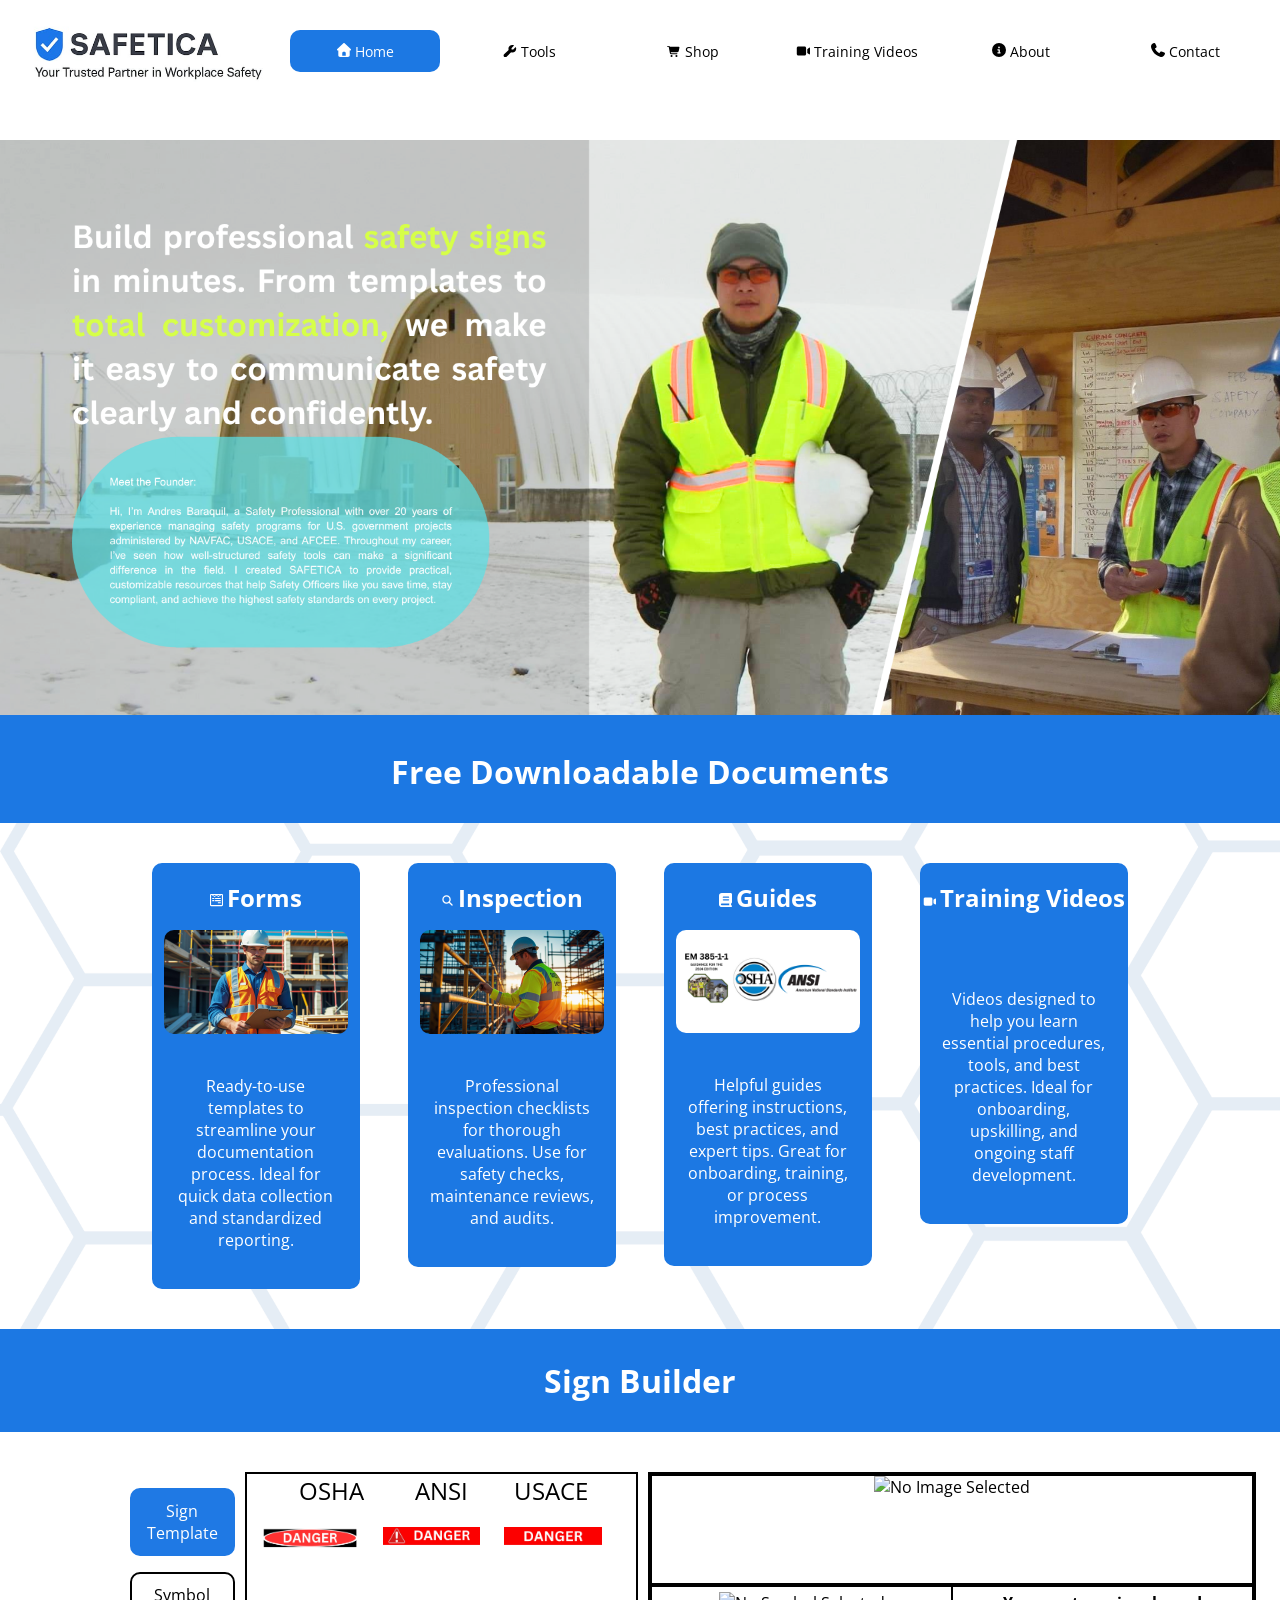
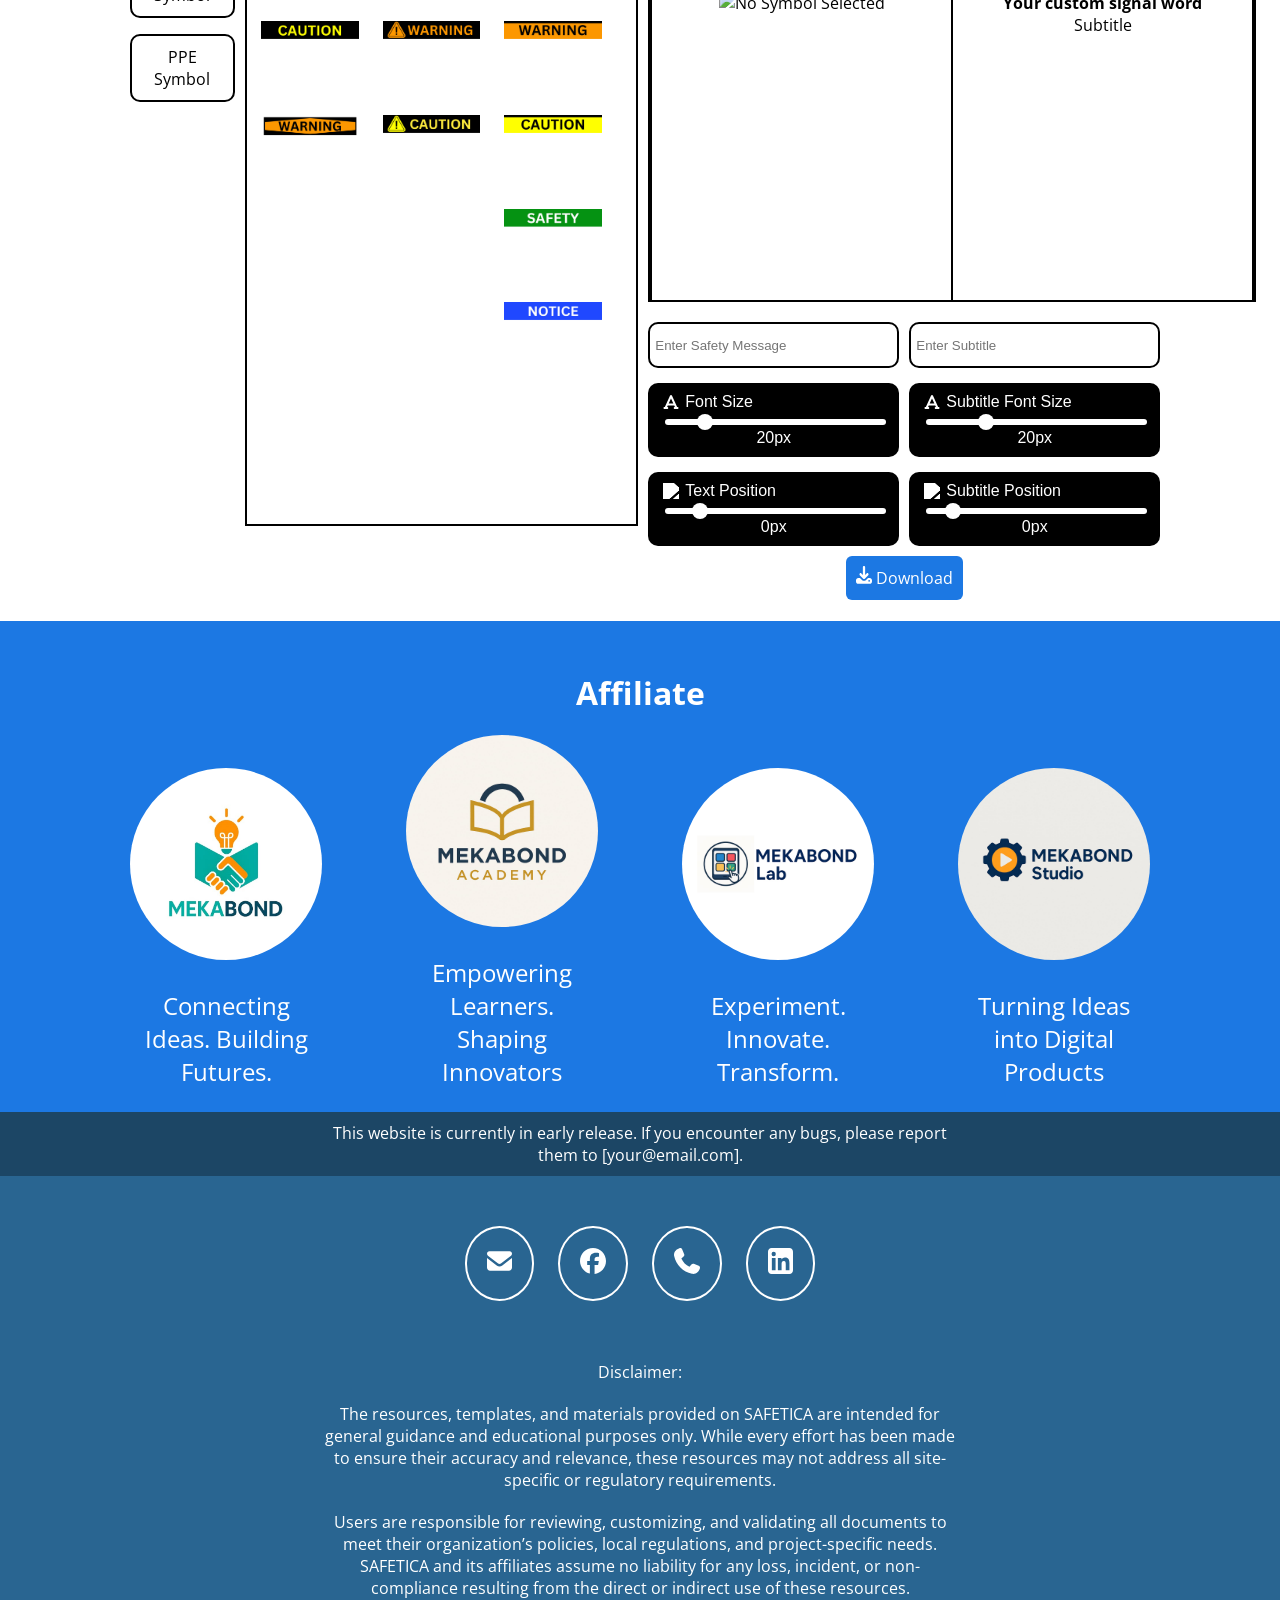
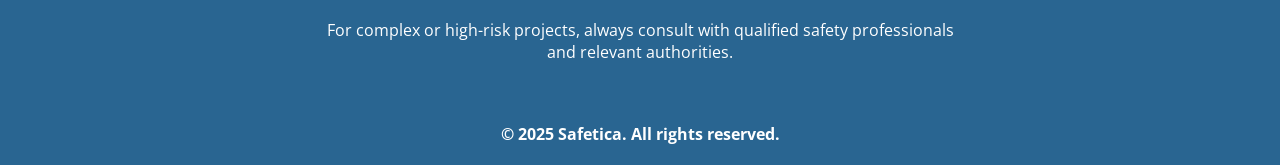
==== commit 486a3691: "Your message here" ====
--- a/index.html
+++ b/index.html
@@ -46,14 +46,16 @@
         </div>
         <div class="main_downloads_cover">
             <div class="main_downloads_content">
-                <div class="downloadables_cards">
+                <a href="underconstruction.html">
+                    <div class="downloadables_cards">
                     <img class="downloadable_icons" src="assets/wpforms-brands-solid.svg" alt="">
                     <h1>Forms</h1>
                     <div class="card_cover">
-                        <img src="assets/construction worker holding a clipboard.jpg" alt="">
+                        <img src="assets/clipboard_constructionworker.jpg" alt="">
                     </div>
                     <p>Ready-to-use templates to streamline your documentation process. Ideal for quick data collection and standardized reporting.</p>
                 </div>
+                </a>
                 <a href="inspections.html">
                     <div class="downloadables_cards">
                         <img class="downloadable_icons" src="assets/magnifying-glass-solid-full.svg" alt="">
@@ -64,6 +66,8 @@
                         <p>Professional inspection checklists for thorough evaluations. Use for safety checks, maintenance reviews, and audits.</p>
                     </div>
                 </a>
+                <a href="underconstruction.html">
+                    
                 <div class="downloadables_cards">
                     <img class="downloadable_icons" src="assets/book-solid.svg" alt="">
                     <h1>Guides</h1>
@@ -72,7 +76,9 @@
                     </div>
                     <p>Helpful guides offering instructions, best practices, and expert tips. Great for onboarding, training, or process improvement.</p>
                 </div>
-                <div class="downloadables_cards">
+                </a>
+                <a href="underconstruction.html">
+                    <div class="downloadables_cards">
                     <img class="downloadable_icons" src="assets/black-video-solid.svg" alt="">
                     <h1>Training Videos</h1>
                     <div class="card_cover">
@@ -80,6 +86,7 @@
                     </div>
                     <p>Videos designed to help you learn essential procedures, tools, and best practices. Ideal for onboarding, upskilling, and ongoing staff development.</p>
                 </div>
+                </a>
             </div>
         </div>
 
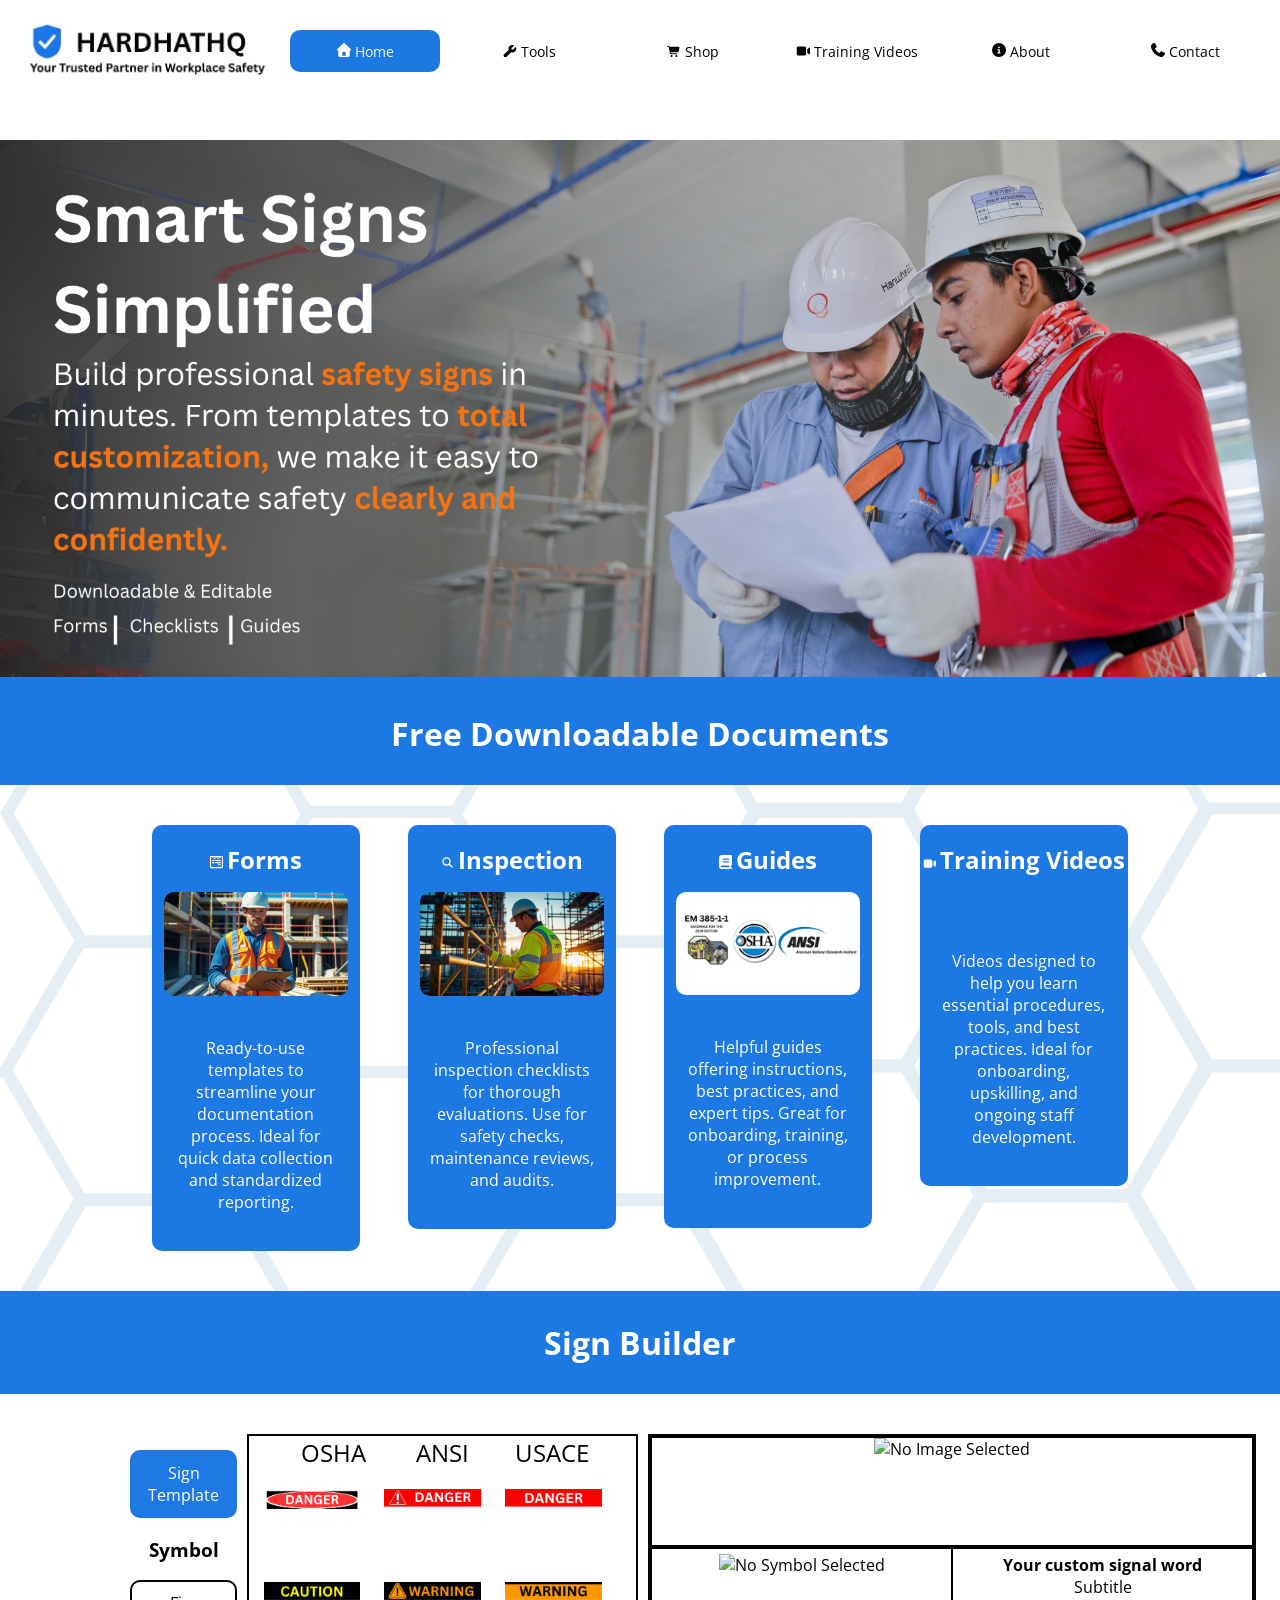
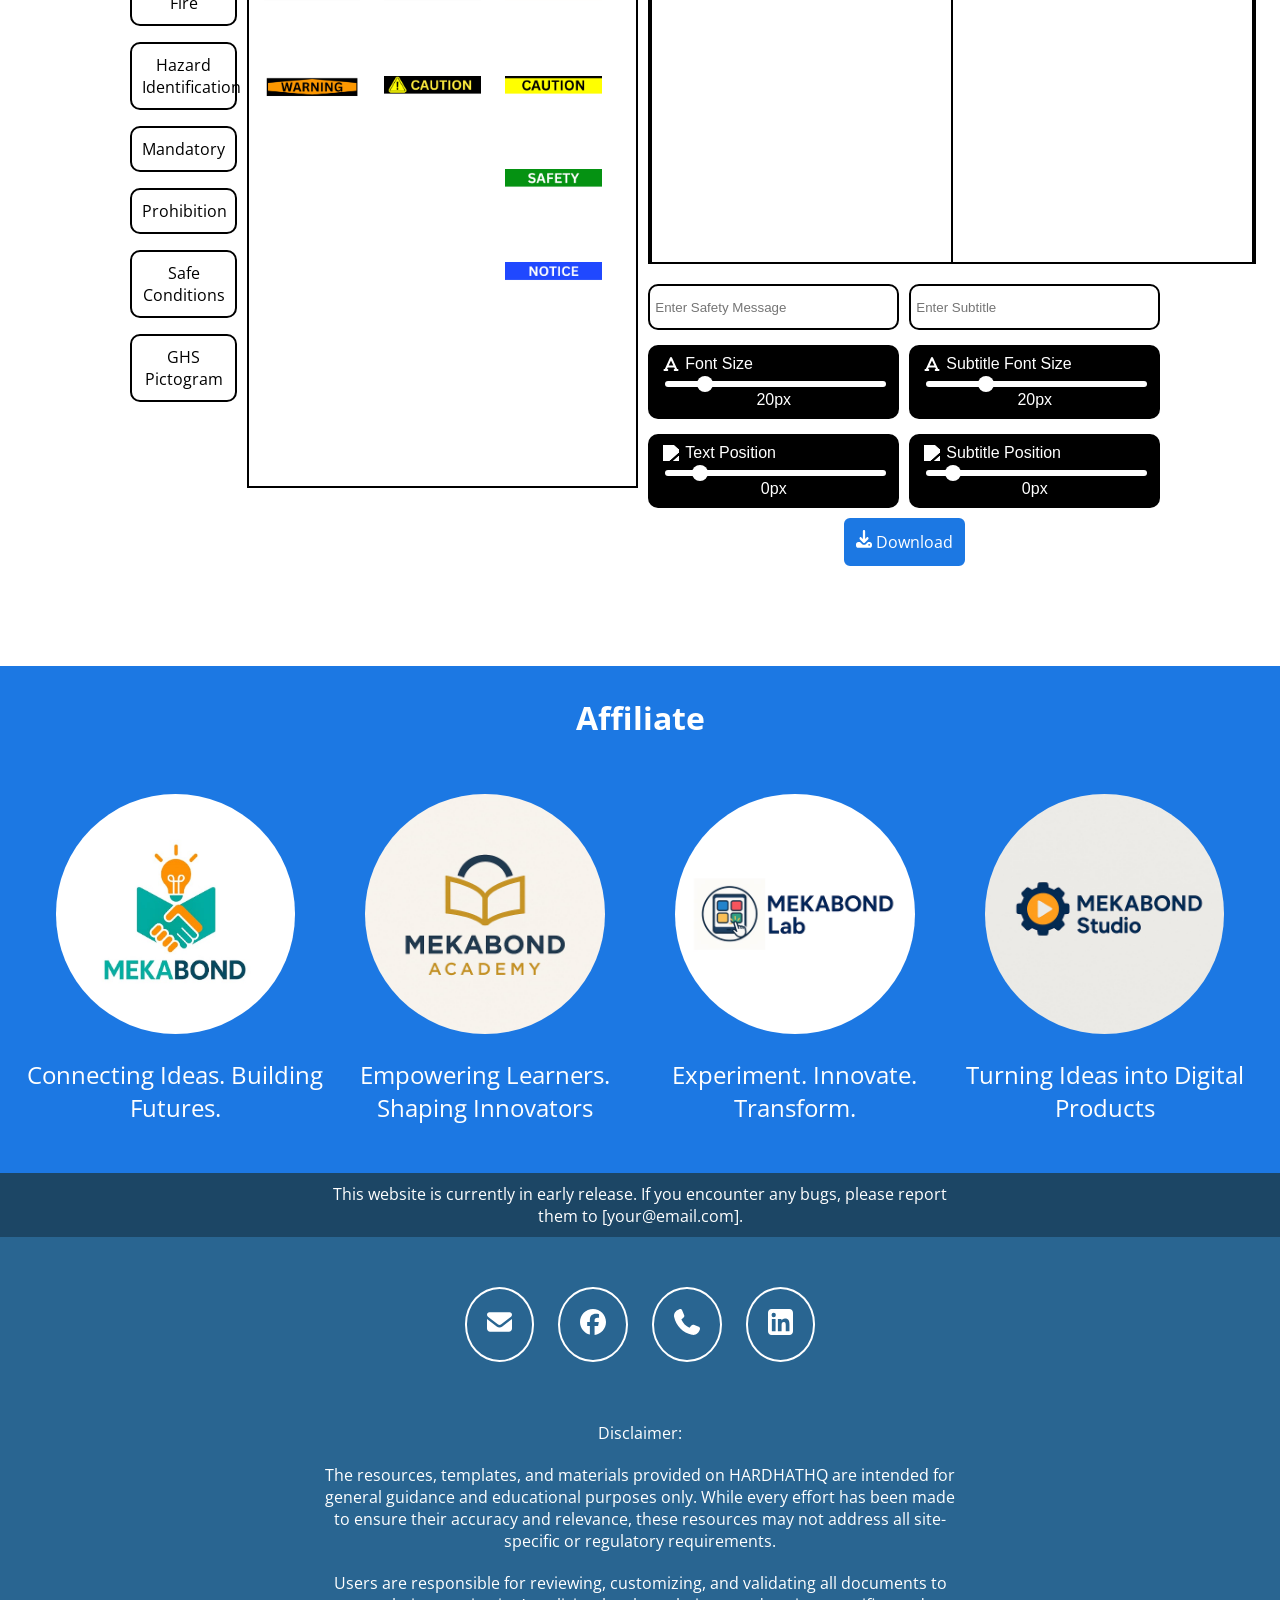
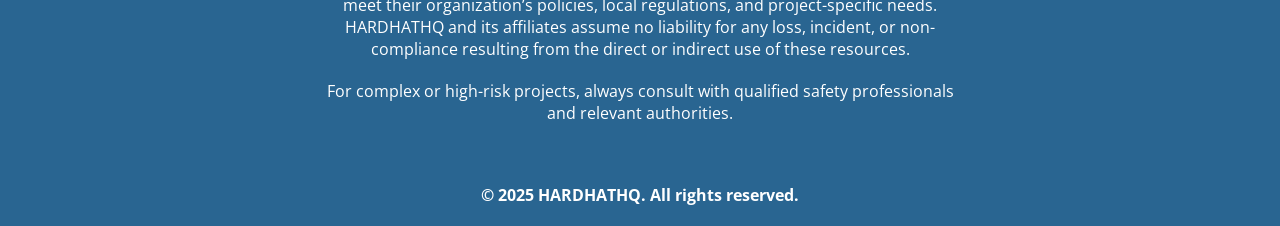
==== commit 2e96275f: "Describe your changes here" ====
--- a/index.html
+++ b/index.html
@@ -109,8 +109,13 @@
                 <div class="selector_panel">
                     <div class="left_selector_panel">
                         <p class="selector_button selected" data-category="sign_template">Sign Template</p>
-                        <p class="selector_button" data-category="symbol">Symbol</p>
-                        <p class="selector_button" data-category="PPE_symbol">PPE Symbol</p>
+                        <h3>Symbol</h3>
+                        <p class="selector_button" data-category="fire">Fire</p>
+                        <p class="selector_button" data-category="hazard_identification">Hazard Identification</p>
+                        <p class="selector_button" data-category="mandatory">Mandatory</p>
+                        <p class="selector_button" data-category="prohibition">Prohibition</p>
+                        <p class="selector_button" data-category="safe_conditions">Safe Conditions</p>
+                        <p class="selector_button" data-category="ghs_pictogram">GHS Pictogram</p>                    
                     </div>
                     <div class="right_selector_panel">
                         <div class="image_panel" data-category="sign_template">
@@ -135,7 +140,7 @@
                             <img src="" alt="">
                             <img class="category_selector" onclick="setPictogram(this)" data-category="osha" src="icons/notice.jfif" alt="">
                         </div>
-                        <div class="image_panel" data-category="symbol">
+                        <div class="image_panel" data-category="ghs_pictogram">
                             <img onclick="setSymbol(this)" src="icons/Symbols/flame and circle.jfif" alt="">
                             <img onclick="setSymbol(this)" src="icons/Symbols/flame.jfif" alt="">    
                             <img onclick="setSymbol(this)" src="icons/Symbols/exploding_bomb.jfif" alt="">
@@ -146,7 +151,7 @@
                             <img onclick="setSymbol(this)" src="icons/Symbols/health_hazard.jfif" alt="">
                             <img onclick="setSymbol(this)" src="icons/Symbols/gas_cylinder.jfif" alt="">
                         </div>
-                        <div class="image_panel" data-category="PPE_symbol">                            
+                        <div class="image_panel" data-category="mandatory">                            
                             <img onclick="setSymbol(this)" src="icons/Symbols/ppe/boots.jfif" alt="">
                             <img onclick="setSymbol(this)" src="icons/Symbols/ppe/ear_piece.jfif" alt="">    
                             <img onclick="setSymbol(this)" src="icons/Symbols/ppe/ear_protection.jfif" alt="">
@@ -257,8 +262,10 @@
             <div class="editor_spacers"></div>
         </div>
 
+        <div style="height: 100px;"></div>
+
+        <h1 class="sign_editor_header">Affiliate</h1>
         <div class="affiliate_section">
-            <h1>Affiliate</h1>
             <div class="affiliate_icons">
                 <img src="affiliate/mekabond.jpg" alt="">
                 <p>Connecting Ideas. Building Futures.</p>  
@@ -294,10 +301,10 @@
                 <img src="assets/square-linkedin-brands-solid-cropped.svg" alt="">
             </div>
             <p>Disclaimer:</p>
-            <p>The resources, templates, and materials provided on SAFETICA are intended for general guidance and educational purposes only. While every effort has been made to ensure their accuracy and relevance, these resources may not address all site-specific or regulatory requirements.</p>
-            <p>Users are responsible for reviewing, customizing, and validating all documents to meet their organization’s policies, local regulations, and project-specific needs. SAFETICA and its affiliates assume no liability for any loss, incident, or non-compliance resulting from the direct or indirect use of these resources.</p>
+            <p>The resources, templates, and materials provided on HARDHATHQ are intended for general guidance and educational purposes only. While every effort has been made to ensure their accuracy and relevance, these resources may not address all site-specific or regulatory requirements.</p>
+            <p>Users are responsible for reviewing, customizing, and validating all documents to meet their organization’s policies, local regulations, and project-specific needs. HARDHATHQ and its affiliates assume no liability for any loss, incident, or non-compliance resulting from the direct or indirect use of these resources.</p>
             <p>For complex or high-risk projects, always consult with qualified safety professionals and relevant authorities.</p>
-            <h1>© 2025 Safetica. All rights reserved.</h1>
+            <h1>© 2025 HARDHATHQ. All rights reserved.</h1>
         </div>
    </center>
 </body>
--- a/styles.css
+++ b/styles.css
@@ -114,12 +114,17 @@
   border-radius: 6px;
   gap: 4px;
   margin-top: 10px;
+  border: 2px solid #1c78e3;
 }
 
 .download_button:hover {
-  color: #1c78e3;
+  color: black;
   background-color: white;
-  border: 2px solid #1c78e3;
+  border: 2px solid black;
+}
+
+.download_button:hover img {
+  filter: invert(1);
 }
 
 .download_button i {
@@ -494,7 +499,6 @@
 
 #popup_download {
   width: 40%;
-  height: 40%;
   background-color: #094284;
   border-radius: 10px;
   z-index: 1000;
@@ -529,21 +533,20 @@
 }
 
 .affiliate_section {
-  width: fit-content;
+  padding-top: 2%;
+  padding: 2%;
   background-color: #1c78e3;
-}
-
-.affiliate_section h1 {
-  color: white;
-  padding-top: 50px;
+  grid-template-columns: 0.5fr 0.5fr 0.5fr 0.5fr;
+  display: grid;
+  gap: 10px;
+  justify-content: center;
 }
 
 .affiliate_icons {
-  display: inline-block;
-  margin-right: 40px;
-  margin-left: 40px;
   padding: 0;
-  width: 15%;
+  display: flex;
+  flex-direction: column;
+  align-items: center;
 }
 
 .affiliate_icons p {
@@ -553,7 +556,7 @@
 
 .affiliate_section img {
   border-radius: 50%;
-  width: 100%;
+  width: 80%;
 }
 
 @media (max-width: 1000px) {  
